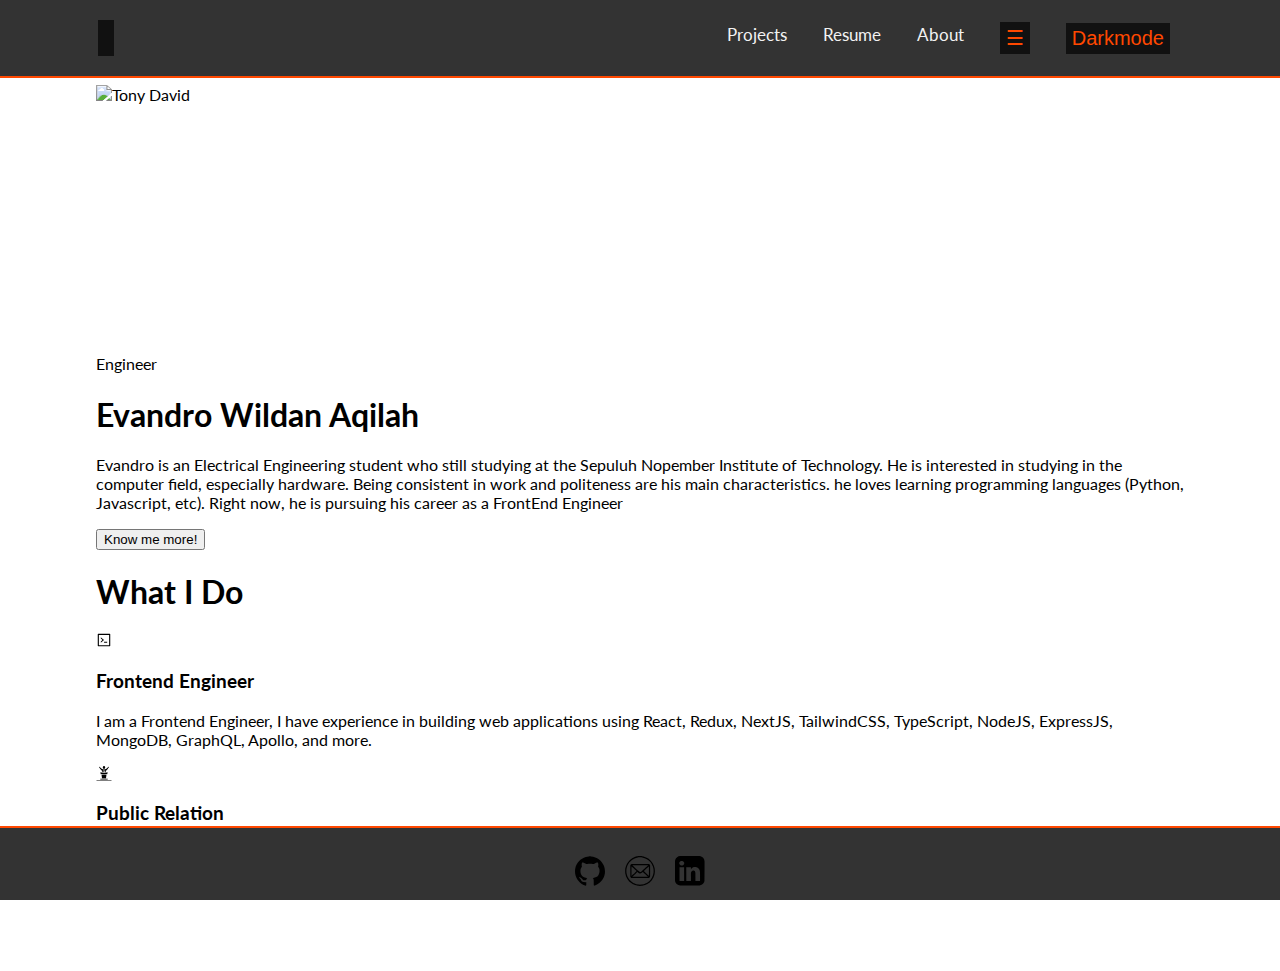
==== about.html @ fbf2dc74 "Added new files" ====
<!doctype html>
<html lang="en">
  <head>
    <meta charset="UTF-8">
    <meta http-equiv="X-UA-Compatible" content="IE=edge">
    <meta name="viewport" content="width=device-width, initial-scale=1.0">
    <title>Home</title>
    <link rel="preconnect" href="https://fonts.googleapis.com">
    <link rel="preconnect" href="https://fonts.gstatic.com" crossorigin>
    <link href="https://fonts.googleapis.com/css2?family=Lato&display=swap" rel="stylesheet">
    <link rel="icon" type="images/ico" href="/images/favicon.ico">
    <link rel="stylesheet" href="style.css" />
    <link rel="stylesheet" href="https://unpkg.com/primeicons/primeicons.css" />
  </head>
  <body>
    <div class="website">
        <nav class="nav-menu">
          <div class="nav-menu_all-item">
                    <a href="index.html"><span class="pi pi-home"></span></a>
            <div class="nav-menu_table">
              <ul class="nav-menu_table_horizontal-list">
                <li><a href="projects.html">Projects</a></li>
                <li><a href="resume.html">Resume</a></li>
                <li><a href="about.html">About</a></li>
              <button class="openbtn" onclick="openNav()">☰</button>
              <button class="openbtn" onclick="darkMode()">Darkmode</button>
              </ul>

              <div id="mySidebar" class="sidebar">
                <a href="javascript:void(0)" class="closebtn" onclick="closeNav()">×</a>
                <li><a href="index.html">Home</a></li>
                <li><a href="projects.html">Projects</a></li>
                <li><a href="resume.html">Resume</a></li>
                <li><a href="about.html">About</a></li>
              </div>
              
              <script>
                function openNav() {
                  document.getElementById("mySidebar").style.width = "250px";
                  document.getElementById("main").style.marginLeft = "250px";
                }
                
                function closeNav() {
                  document.getElementById("mySidebar").style.width = "0";
                  document.getElementById("main").style.marginLeft= "0";
                }
              </script>

              <script>
                function darkMode() {
                  var element = document.body;
                  element.classList.toggle("dark-mode");
                }
              </script>
          </div>
        </nav>
        <main >
          <section class="mb-24 prose-h1:my-16" style="opacity: 1; transform: none;">
            <h1 class="underline leading-relaxed decoration-blue-500 dark:no-underline decoration-8 underline-offset-[10px] undefined"></h1>
            <div class="flex items-center flex-col md:flex-row ">
              <div class="rounded-full p-2 mr-8 flex items-center justify-center shadow-lg">
                <span style="box-sizing: border-box; display: inline-block; overflow: hidden; width: 250px; height: 250px; background: none; opacity: 1; border: 0px; margin: 0px; padding: 0px; position: relative;"><img alt="Tony David" srcset="/_next/image?url=%2Fhomephoto.webp&amp;w=256&amp;q=75 1x, /_next/image?url=%2Fhomephoto.webp&amp;w=640&amp;q=75 2x" src="/_next/image?url=%2Fhomephoto.webp&amp;w=640&amp;q=75" decoding="async" data-nimg="fixed" class="rounded-full" style="position: absolute; inset: 0px; box-sizing: border-box; padding: 0px; border: none; margin: auto; display: block; width: 0px; height: 0px; min-width: 100%; max-width: 100%; min-height: 100%; max-height: 100%;"></span>
              </div>
                
              <div class="prose-h1:mb-4 prose-h1:mt-2">
                <p>Engineer</p>
                <h1>Evandro Wildan Aqilah</h1>
                <p class="xl:w-[40rem]">Evandro is an Electrical Engineering student who still studying at the Sepuluh Nopember Institute of Technology. He is interested in studying in the computer field, especially hardware. Being consistent in work and politeness are his main characteristics. he loves learning programming languages (Python, Javascript, etc). Right now, he is pursuing his career as a FrontEnd Engineer</p>
                <button class="p-button p-component prose dark:prose-invert p-button-outlined p-button-info    dark:!text-white  border-2 dark:!bg-transparent hover:dark:!bg-black/60 hover:dark:!border-white hover:dark:!text-white">
                  <span class="p-button-label p-c">Know me more!</span>
                </button>
              </div>
            </div>
          </section>

          <section class="mb-24 prose-h1:my-16" style="opacity: 1; transform: none;"><h1 class="underline leading-relaxed decoration-blue-500 dark:no-underline decoration-8 underline-offset-[10px] undefined">What I Do</h1><div class="flex flex-wrap sm:justify-center gap-x-16 gap-y-8"><div class="flex flex-col sm:flex-row prose-h3:mt-0"><div class="text-6xl mr-4"><svg stroke="currentColor" fill="currentColor" stroke-width="0" viewBox="0 0 1024 1024" height="1em" width="1em" xmlns="http://www.w3.org/2000/svg"><path d="M516 673c0 4.4 3.4 8 7.5 8h185c4.1 0 7.5-3.6 7.5-8v-48c0-4.4-3.4-8-7.5-8h-185c-4.1 0-7.5 3.6-7.5 8v48zm-194.9 6.1l192-161c3.8-3.2 3.8-9.1 0-12.3l-192-160.9A7.95 7.95 0 0 0 308 351v62.7c0 2.4 1 4.6 2.9 6.1L420.7 512l-109.8 92.2a8.1 8.1 0 0 0-2.9 6.1V673c0 6.8 7.9 10.5 13.1 6.1zM880 112H144c-17.7 0-32 14.3-32 32v736c0 17.7 14.3 32 32 32h736c17.7 0 32-14.3 32-32V144c0-17.7-14.3-32-32-32zm-40 728H184V184h656v656z"></path></svg></div><div><h3>Frontend Engineer</h3><p class="sm:w-[25rem]">I am a Frontend Engineer, I have experience in building web applications using React, Redux, NextJS, TailwindCSS, TypeScript, NodeJS, ExpressJS, MongoDB, GraphQL, Apollo, and more.</p></div></div><div class="flex flex-col sm:flex-row prose-h3:mt-0"><div class="text-6xl mr-4"><svg stroke="currentColor" fill="currentColor" stroke-width="0" viewBox="0 0 512 512" height="1em" width="1em" xmlns="http://www.w3.org/2000/svg"><path d="M256 33c-20.835 0-39 20.24-39 47s18.165 47 39 47 39-20.24 39-47-18.165-47-39-47zM110.258 54.934l-16.99 8.496c14.917 22.147 32.213 47.013 49.76 68.947 19.707 24.634 39.95 45.048 52.997 51.572l4.975 2.488v39.478c27.13 3.608 46.516 4.982 67.875 4.09-.66-.49-1.316-.98-1.95-1.48-4.915-3.88-9.18-8.206-12.5-12.856-5.87-.587-10.577-4.374-13.392-8.65-3.063-4.65-4.57-10.242-4.57-16.262s1.507-11.612 4.57-16.264c3.064-4.65 8.364-8.736 14.967-8.736s11.903 4.085 14.967 8.736c3.063 4.652 4.57 10.244 4.57 16.264s-1.507 11.612-4.57 16.263c-.06.094-.13.185-.192.277 1.92 2.358 4.335 4.758 7.303 7.1 6.283 4.962 14.722 9.46 24.75 12.66 2.65-.324 5.366-.67 8.172-1.04v-39.58l4.975-2.488c13.048-6.525 33.29-26.94 52.998-51.573 17.546-21.934 34.842-46.8 49.76-68.947l-16.99-8.496C355.066 101.422 307.792 145 256 145c-51.792 0-99.067-43.578-145.742-90.066zm29.094 179.93l12.152 60.763c101.057 9.362 107.935 9.362 208.992 0l12.147-60.734c-110.08 17.448-123.22 17.163-233.29-.03zm39.244 81.335l13.35 106.8h128.11l13.348-106.8c-67.76 6.032-87.047 6.032-154.808 0zM137 441v20h238v-20H137zM16 478v18h480v-18H16z"></path></svg></div><div><h3>Public Relation</h3><p class="sm:w-[25rem]">Though i am a frontend engineer, i also have experience in public relations. I usually contributing to my team's social media, and also i am a public relations officer in some of university organizations.</p></div></div></div></section>

        </main>
        <footer class="footer-menu">
            <div class="footer-menu_table">
              <ul class="footer-menu_table_horizontal-list">
                <li><a href="https://github.com/evanwildan" ><img src="images/GitHub.svg" /></a></li>
                <li><a href="https://mail.google.com/mail/?view=cm&fs=1&to=evandrowildan2@gmail.com&su=&body=" ><img src="images/Mail.svg" /></a></li>
                <li><a href="https://www.linkedin.com/in/evandro-wildan-521b951b5" ><img src="images/Linkedin.svg" /></a></li>
              </ul>
            </div>
        </footer>
      </div>
  </body>
</html>
---- style.css ----
body{
  background-color: white;
  color: black;
  margin: 0;
  padding: 0;
  font-family: 'Lato', sans-serif;
}

.dark-mode {
  background-color: black;
  color: white;
}

.website{
  max-width: none!important;
  min-width: 320px!important;
}

.nav-menu{
  background-color: #333;
  padding-top: 0.75rem;
  padding-bottom: 0.75rem;
  border-bottom-style: solid;
  border-bottom-width: 2px;
  border-bottom-color: rgb(255, 72, 0);
  justify-content: space-between;
  align-items: center;
  flex-wrap: wrap;
  min-width: 320px;
  width: 100%;
  display: flex;
  z-index: 50;
  top: 0;
  position: fixed;
}

.nav-menu_all-item {
  padding-right: 0.75rem;
  background-color: #333;
  border-bottom-width: 2px;
  display:flex;
  align-items: center;
  flex-wrap: wrap;
  z-index: 50;
  justify-content: space-between;
  align-items: center;
  max-width: 69rem;
  width: 100%;
  margin-left: auto;
  margin-right: auto;
}

.nav-menu_all-item .pi  {
  font-size: 20px;
  cursor: pointer;
  background-color: #111;
  color: rgb(255, 72, 0);
  padding: 6px 8px;
  border: none;
}
.nav-menu a {
  border-collapse: collapse;
  color: #f2f2f2;
  padding: 14px 16px;
  text-decoration: none;
  font-size: 17px;
  -webkit-tap-highlight-color: rgba(0, 0, 0, 0);
}

.nav-menu_table {
  column-gap: 0.5rem;
  align-items: center;
  display: flex;
  float: right;
  border-collapse: collapse;
}

ul.nav-menu_table_horizontal-list {
  margin-block-start: 0em;
  margin-block-end: 0em;
  margin-inline-start: 0px;
  margin-inline-end: 0px;
  padding-inline-start: 0px;
}

ul.nav-menu_table_horizontal-list li {
  display: inline-block;
  overflow: hidden;
}

ul.nav-menu_table_horizontal-list li a {
  color: #f2f2f2;
  padding: 14px 16px;
  text-decoration: none;
  font-size: 17px;
  -webkit-tap-highlight-color: rgba(0, 0, 0, 0);
}

ul.nav-menu_table_horizontal-list a:active {
  background-color: #333;
  color: rgb(255, 72, 0);

}

ul.nav-menu_table_horizontal-list .openbtn {
  font-size: 20px;
  cursor: pointer;
  background-color: #111;
  color: rgb(255, 72, 0);
  padding: 4px 6px;
  margin: 8px 16px;
  border: none;
  transition: margin-left .5s;
}
  
ul.nav-menu_table_horizontal-list .openbtn:hover {
  background-color: #444;
}

main {
  padding-top: 4rem;
  justify-content: center;
  flex-direction: column;
  display:flex;
  max-width: 68rem;
  margin-left: auto;
  margin-right: auto;
  margin-bottom: 74px;
  width: 91.666667%;
}

.sidebar {
  height: 100%;
  width: 0;
  position: fixed;
  z-index: 51;
  top: 0;
  right: 0;
  background-color: #111;
  overflow-x: hidden;
  transition: 0.5s;
  padding-top: 60px;
}
  
.sidebar a {
  padding: 8px 8px 8px 32px;
  text-decoration: none;
  font-size: 25px;
  color: #818181;
  display: block;
  transition: 0.3s;
}
  
.sidebar a:hover {
  color: rgb(255, 72, 0);
}
  
.sidebar .closebtn {
  position: absolute;
  top: 0;
  right: 25px;
  font-size: 36px;
  margin-left: 50px;
}
  
.main {
  opacity: 1;
  transform: none;
  padding-top: 4rem;
  justify-content: center;
  flex-direction: column;
  max-width: 68rem;
  width: 91.666667%;
  min-height: 100vh;
  display: flex;
  margin-left: auto;
  margin-right: auto;
  position: fixed;
}
  
.footer-menu {
  background-color: #333;
  padding-top: 0.75rem;
  padding-bottom: 0.75rem;
  justify-content: space-between;
  align-items: center;
  flex-wrap: wrap;
  min-width: 320px;
  width: 100%;
  height: 48px;
  display: flex;
  z-index: 50;
  overflow: hidden;
  bottom: 0;
  border-top-style: solid;
  border-top-width: 2px;
  border-top-color: rgb(255, 72, 0);
  position: fixed;
}

.footer-menu_table {
  display: flex;
  margin: 0 auto;
  border-collapse: collapse;
}

ul.footer-menu_table_horizontal-list {
  list-style: none;
  padding: 0px;
  text-decoration: none;
}

ul.footer-menu_table_horizontal-list li {
  display: inline;
}

ul.footer-menu_table_horizontal-list li a {
  -webkit-tap-highlight-color: rgba(0, 0, 0, 0);
}

ul.footer-menu_table_horizontal-list li img {
  width:30px;
  height:30px;
  margin: 0px 8px 0px;
}

/*Music css */

.player{
  height: 95vh;
  display: flex;
  align-items: center;
  flex-direction: column;
  justify-content: center;
}

.wrapper{
  border: 1px solid transparent;
  padding: 30px;
  border-radius: 20px;
  background-color: #ddd;
  box-shadow: rgba(0, 0, 0, 0.3) 0px 19px 38px, rgba(0, 0, 0, 0.22) 0px 15px 12px;
}
  
.details {
  display: flex;
  align-items: center;
  flex-direction: column;
  justify-content: center;
}
  
.track-art {
  margin: 25px;
  height: 250px;
  width: 250px;
  border:2px solid 	#FFFAFA;
  background-size: cover;
  background-position: center;
  border-radius: 50%;
  -moz-box-shadow: 0px 6px 5px black;
  -webkit-box-shadow: 0px 6px 5px black;
  box-shadow: 0px 6px 5px black;
  -moz-border-radius:190px;
  -webkit-border-radius:190px;
  border-radius:190px;
}
  
.now-playing {
  font-size: 1rem;
}
  
.track-name {
  font-size: 2.5rem;
}
  
.track-artist {
  margin-top: 5px;
  font-size: 1.5rem;
}
  
.buttons {
  display: flex;
  flex-direction: row;
  align-items: center;
  margin-bottom: 30px;
}

.active{
  color: black;
}
  
.repeat-track,
.random-track,
.playpause-track,
.prev-track,
.next-track {
  padding: 25px;
  opacity: 0.8;
  transition: opacity .2s;
}
  
.repeat-track:hover,
.random-track:hover,
.playpause-track:hover,
.prev-track:hover,
.next-track:hover {
  opacity: 1.0;
}
  
.slider_container {
  display: flex;
  justify-content: center;
  align-items: center;
}
  
.seek_slider, .volume_slider {
  -webkit-appearance: none;
  -moz-appearance: none;
  appearance: none;
  height: 5px;
  background: #83A9FF;
  -webkit-transition: .2s;
  transition: opacity .2s;
}
  
.seek_slider::-webkit-slider-thumb,
.volume_slider::-webkit-slider-thumb {
  -webkit-appearance: none;
  -moz-appearance: none;
  appearance: none;
  width: 15px;
  height: 15px;
  background: white;
  border: 3px solid #3774FF;
  cursor: grab;
  border-radius: 100%;
  }
  
.seek_slider:hover,
.volume_slider:hover {
  opacity: 1.0;
}
  
.seek_slider {
  width: 60%;
}
  
.volume_slider {
  width: 30%;
}
  
.current-time,
.total-duration {
  padding: 10px;
}
  
i.fa-volume-down,
i.fa-volume-up {
  padding: 10px;
}
  
i,
i.fa-play-circle,
i.fa-pause-circle,
i.fa-step-forward,
i.fa-step-backward,
p {
  cursor: pointer;
}

.randomActive{
  color: black;
}

.rotate {
  animation: rotation 8s infinite linear;
}

@keyframes rotation {
  from {
    transform: rotate(0deg);
 }
  to {
    transform: rotate(359deg);
 }
}

.loader {
  height: 70px;
  display: flex;
  justify-content: center;
  align-items: center;
}

.loader .stroke{
  background: #f1f1f1;
  height: 150%;
  width: 10px;
  border-radius: 50px;
  margin: 0 5px;
  animation: animate 1.4s linear infinite;
}
    
@keyframes animate {
  50% {
    height: 20%;
    background: #4286f4;
  }
  
  100% {
    background: #4286f4;
    height: 100%;
    }
}
.stroke:nth-child(1){
  animation-delay: 0s;
}

.stroke:nth-child(2){
  animation-delay: 0.3s;
}

.stroke:nth-child(3){
  animation-delay: 0.6s;
}

.stroke:nth-child(4){
  animation-delay: 0.9s;
}

.stroke:nth-child(5){
  animation-delay: 0.6s;
}

.stroke:nth-child(6){
  animation-delay: 0.3s;
}

.stroke:nth-child(7){
  animation-delay: 0s;
}

/* On smaller screens, where height is less than 450px, change the style of the sidenav (less padding and a smaller font size) */
  @media screen and (max-height: 450px) {
    .sidebar {padding-top: 15px;}
    .sidebar a {font-size: 18px;}
  }
  
  .sidebar li {
    display: inline-block;
    overflow: hidden;
    padding-right: 14px;
  }

/* For mobile phones: */
[class*="col-"] {
    width: 100%;
}

@media only screen and (max-width: 767px) {
   /* For tablets: */
   .col-s-1 {width: 8.33%;}
   .col-s-2 {width: 16.66%;}
   .col-s-3 {width: 25%;}
   .col-s-4 {width: 33.33%;}
   .col-s-5 {width: 41.66%;}
   .col-s-6 {width: 50%;}
   .col-s-7 {width: 58.33%;}
   .col-s-8 {width: 66.66%;}
   .col-s-9 {width: 75%;}
   .col-s-10 {width: 83.33%;}
   .col-s-11 {width: 91.66%;}
   .col-s-12 {width: 100%;}


ul.nav-menu_table_horizontal-list li a {
  display:none;
}

ul.nav-menu_table_horizontal-list a:active {
  display:none;

}

}

@media only screen and (min-width: 768px) {
    /* For desktop: */
    .col-1 {width: 8.33%;}
    .col-2 {width: 16.66%;}
    .col-3 {width: 25%;}
    .col-4 {width: 33.33%;}
    .col-5 {width: 41.66%;}
    .col-6 {width: 50%;}
    .col-7 {width: 58.33%;}
    .col-8 {width: 66.66%;}
    .col-9 {width: 75%;}
    .col-10 {width: 83.33%;}
    .col-11 {width: 91.66%;}
    .col-12 {width: 100%;}

    ul.nav-menu_table_horizontal-list .openbtn .openNav {
      display:none;
    }
  }
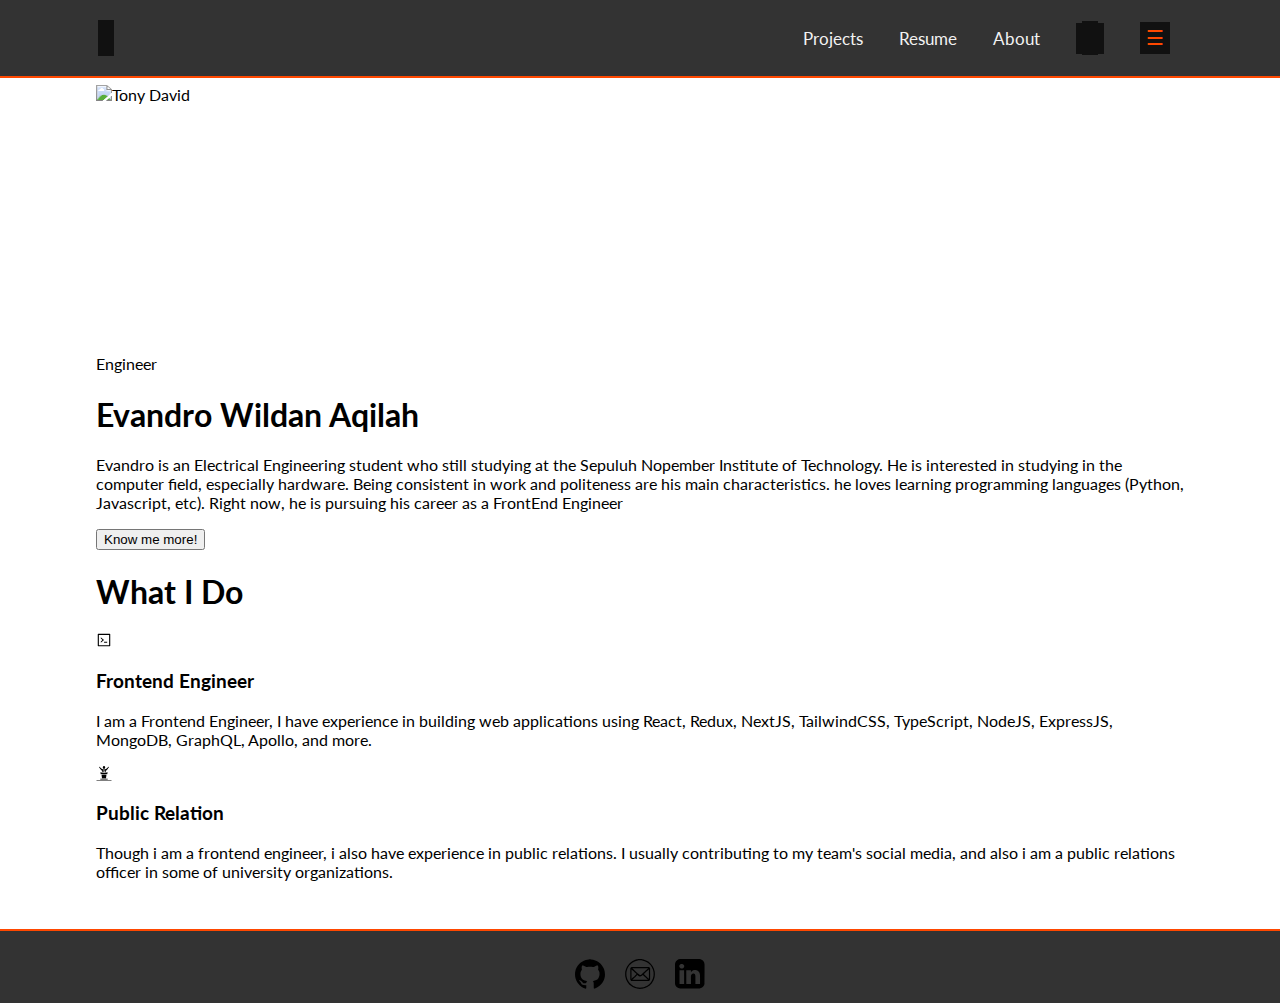
==== commit 4485e5de: "Added new files" ====
--- a/about.html
+++ b/about.html
@@ -22,8 +22,10 @@
                 <li><a href="projects.html">Projects</a></li>
                 <li><a href="resume.html">Resume</a></li>
                 <li><a href="about.html">About</a></li>
+              <button class="openbtn" onclick="darkMode()">
+                <i class="pi pi-sun"></i>
+              </button>
               <button class="openbtn" onclick="openNav()">☰</button>
-              <button class="openbtn" onclick="darkMode()">Darkmode</button>
               </ul>
 
               <div id="mySidebar" class="sidebar">
@@ -33,7 +35,7 @@
                 <li><a href="resume.html">Resume</a></li>
                 <li><a href="about.html">About</a></li>
               </div>
-              
+
               <script>
                 function openNav() {
                   document.getElementById("mySidebar").style.width = "250px";
@@ -51,6 +53,8 @@
                   var element = document.body;
                   element.classList.toggle("dark-mode");
                 }
+            
+            
               </script>
           </div>
         </nav>
--- a/style.css
+++ b/style.css
@@ -1,9 +1,15 @@
+html{
+  height:100%;
+}
 body{
   background-color: white;
   color: black;
   margin: 0;
-  padding: 0;
+  padding-bottom: 2rem;
   font-family: 'Lato', sans-serif;
+  position: relative;
+  min-height: 100%;
+  overflow-y: scroll;
 }
 
 .dark-mode {
@@ -15,6 +21,8 @@
   max-width: none!important;
   min-width: 320px!important;
 }
+
+
 
 .nav-menu{
   background-color: #333;
@@ -85,7 +93,7 @@
 
 ul.nav-menu_table_horizontal-list li {
   display: inline-block;
-  overflow: hidden;
+  
 }
 
 ul.nav-menu_table_horizontal-list li a {
@@ -195,7 +203,10 @@
   border-top-style: solid;
   border-top-width: 2px;
   border-top-color: rgb(255, 72, 0);
-  position: fixed;
+  position: absolute;
+  right:0;
+  left:0;
+  bottom:0;
 }
 
 .footer-menu_table {
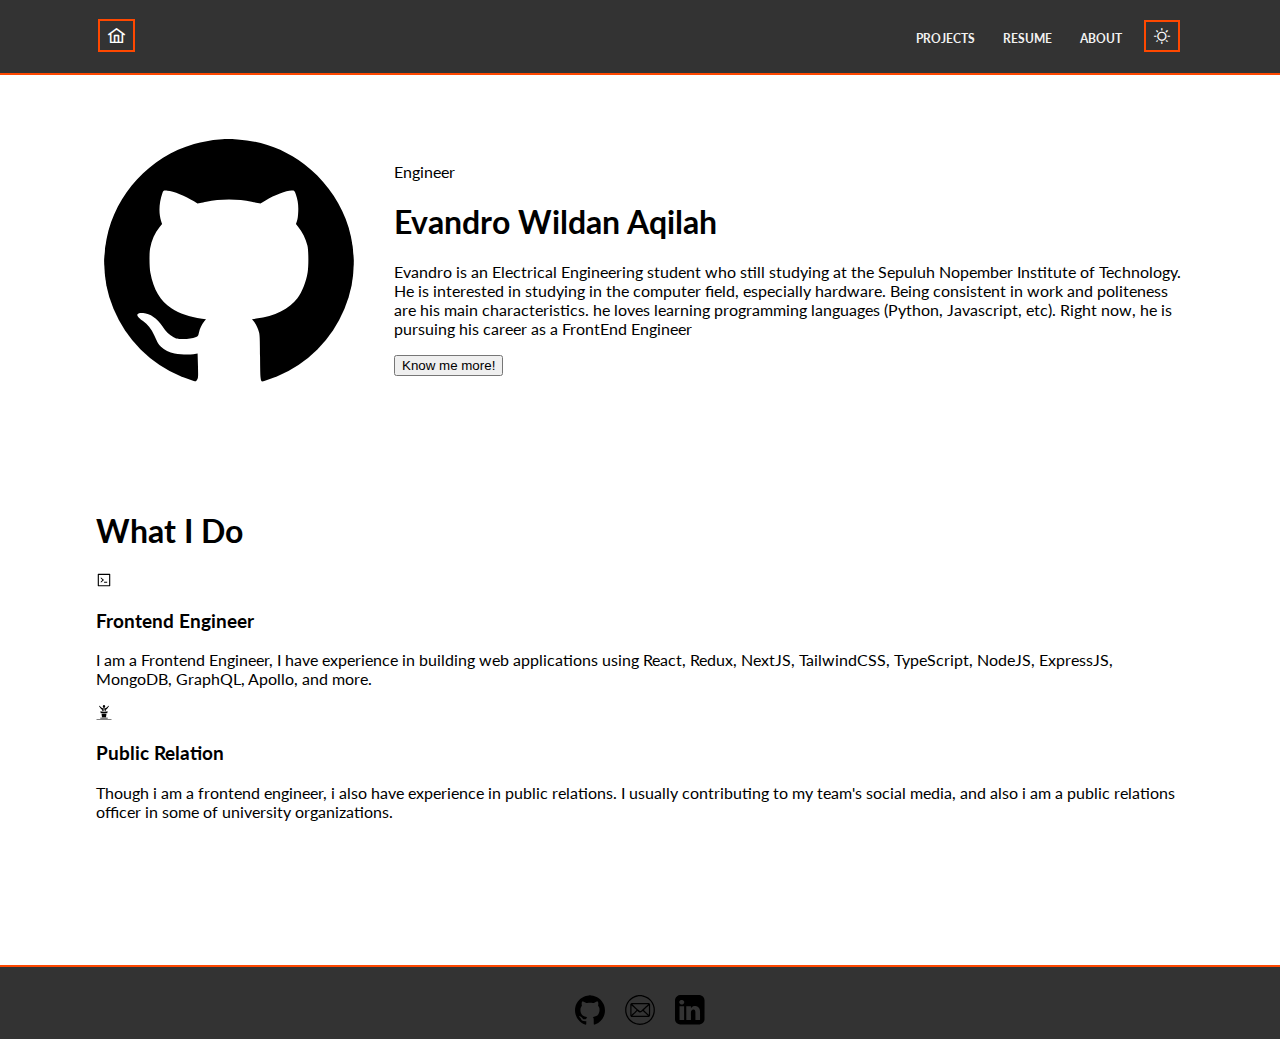
==== commit dc3aed43: "Added new files" ====
--- a/about.html
+++ b/about.html
@@ -10,22 +10,23 @@
     <link href="https://fonts.googleapis.com/css2?family=Lato&display=swap" rel="stylesheet">
     <link rel="icon" type="images/ico" href="/images/favicon.ico">
     <link rel="stylesheet" href="style.css" />
-    <link rel="stylesheet" href="https://unpkg.com/primeicons/primeicons.css" />
   </head>
-  <body>
+  <body style="background-color: white; color: black;">
     <div class="website">
         <nav class="nav-menu">
           <div class="nav-menu_all-item">
                     <a href="index.html"><span class="pi pi-home"></span></a>
             <div class="nav-menu_table">
               <ul class="nav-menu_table_horizontal-list">
-                <li><a href="projects.html">Projects</a></li>
-                <li><a href="resume.html">Resume</a></li>
-                <li><a href="about.html">About</a></li>
-              <button class="openbtn" onclick="darkMode()">
-                <i class="pi pi-sun"></i>
+                <li><a href="projects.html">PROJECTS</a></li>
+                <li><a href="resume.html">RESUME</a></li>
+                <li><a href="about.html">ABOUT</a></li>
+              <button class="icon-btn">
+                <span class="pi pi-sun"></span>
               </button>
-              <button class="openbtn" onclick="openNav()">☰</button>
+              <button class="openbtn2" onclick="openNav()">
+                <span class="pi pi-bars"></span>
+              </button>
               </ul>
 
               <div id="mySidebar" class="sidebar">
@@ -39,34 +40,79 @@
               <script>
                 function openNav() {
                   document.getElementById("mySidebar").style.width = "250px";
-                  document.getElementById("main").style.marginLeft = "250px";
+                  document.getElementById("mySidebar").style.marginLeft = "250px";
                 }
                 
                 function closeNav() {
                   document.getElementById("mySidebar").style.width = "0";
-                  document.getElementById("main").style.marginLeft= "0";
+                  document.getElementById("mySidebar").style.marginLeft= "0";
                 }
+              </script>
+              
+              <script>
+                function setTheme() {
+                  const isDarkMode = localStorage.getItem('isDarkMode') === 'true';
+                  const body = document.querySelector('body');
+                  if (isDarkMode) {
+                    body.classList.add('dark');
+                    body.style.backgroundColor = 'black';
+                    body.style.color = 'white';
+                  } else {
+                    body.classList.remove('dark');
+                    body.style.backgroundColor = 'white';
+                    body.style.color = 'black';
+                  }
+                }
+            
+                function toggleTheme() {
+                  const body = document.querySelector('body');
+                  const isDarkMode = body.classList.contains('dark');
+                  body.classList.toggle('dark');
+                  if (isDarkMode) {
+                    body.style.backgroundColor = 'white';
+                    body.style.color = 'black';
+                    localStorage.setItem('isDarkMode', false);
+                  } else {
+                    body.style.backgroundColor = 'black';
+                    body.style.color = 'white';
+                    localStorage.setItem('isDarkMode', true);
+                  }
+                }
+            
+                window.addEventListener('load', setTheme);
+                const toggleButton = document.querySelector('.icon-btn');
+                toggleButton.addEventListener('click', toggleTheme);
               </script>
 
               <script>
-                function darkMode() {
-                  var element = document.body;
-                  element.classList.toggle("dark-mode");
+              const iconBtn = document.querySelector('.icon-btn');
+
+              iconBtn.addEventListener('click', () => {
+                const icon = iconBtn.querySelector('.pi');
+                if (icon.classList.contains('pi-sun')) {
+                  icon.classList.remove('pi-sun');
+                  icon.classList.add('pi-moon');
+                } else {
+                  icon.classList.remove('pi-moon');
+                  icon.classList.add('pi-sun');
                 }
-            
-            
+              });
               </script>
+              
+            </div>
           </div>
         </nav>
         <main >
-          <section class="mb-24 prose-h1:my-16" style="opacity: 1; transform: none;">
-            <h1 class="underline leading-relaxed decoration-blue-500 dark:no-underline decoration-8 underline-offset-[10px] undefined"></h1>
-            <div class="flex items-center flex-col md:flex-row ">
-              <div class="rounded-full p-2 mr-8 flex items-center justify-center shadow-lg">
-                <span style="box-sizing: border-box; display: inline-block; overflow: hidden; width: 250px; height: 250px; background: none; opacity: 1; border: 0px; margin: 0px; padding: 0px; position: relative;"><img alt="Tony David" srcset="/_next/image?url=%2Fhomephoto.webp&amp;w=256&amp;q=75 1x, /_next/image?url=%2Fhomephoto.webp&amp;w=640&amp;q=75 2x" src="/_next/image?url=%2Fhomephoto.webp&amp;w=640&amp;q=75" decoding="async" data-nimg="fixed" class="rounded-full" style="position: absolute; inset: 0px; box-sizing: border-box; padding: 0px; border: none; margin: auto; display: block; width: 0px; height: 0px; min-width: 100%; max-width: 100%; min-height: 100%; max-height: 100%;"></span>
+          <section class="section-one">
+            <h1 class="section-one-header"></h1>
+            <div class="section-one-profile-box">
+              <div class="section-one-profile-photo-box">
+                <span class="section-one-profile-photo">
+                  <img alt="Evandro Wildan" src="images/GitHub.svg" >
+                </span>
               </div>
                 
-              <div class="prose-h1:mb-4 prose-h1:mt-2">
+              <div class="section-one-profile-desc">
                 <p>Engineer</p>
                 <h1>Evandro Wildan Aqilah</h1>
                 <p class="xl:w-[40rem]">Evandro is an Electrical Engineering student who still studying at the Sepuluh Nopember Institute of Technology. He is interested in studying in the computer field, especially hardware. Being consistent in work and politeness are his main characteristics. he loves learning programming languages (Python, Javascript, etc). Right now, he is pursuing his career as a FrontEnd Engineer</p>
--- a/style.css
+++ b/style.css
@@ -1,9 +1,16 @@
 html{
   height:100%;
 }
+
+@font-face {
+  font-family: 'PrimeIcons';
+  src: url('icons/primeicons.ttf') format('truetype'),
+       url('icons/primeicons.woff') format('woff');
+  font-weight: normal;
+  font-style: normal;
+}
+
 body{
-  background-color: white;
-  color: black;
   margin: 0;
   padding-bottom: 2rem;
   font-family: 'Lato', sans-serif;
@@ -12,7 +19,7 @@
   overflow-y: scroll;
 }
 
-.dark-mode {
+body.dark {
   background-color: black;
   color: white;
 }
@@ -21,7 +28,6 @@
   max-width: none!important;
   min-width: 320px!important;
 }
-
 
 
 .nav-menu{
@@ -45,7 +51,6 @@
 .nav-menu_all-item {
   padding-right: 0.75rem;
   background-color: #333;
-  border-bottom-width: 2px;
   display:flex;
   align-items: center;
   flex-wrap: wrap;
@@ -58,14 +63,7 @@
   margin-right: auto;
 }
 
-.nav-menu_all-item .pi  {
-  font-size: 20px;
-  cursor: pointer;
-  background-color: #111;
-  color: rgb(255, 72, 0);
-  padding: 6px 8px;
-  border: none;
-}
+
 .nav-menu a {
   border-collapse: collapse;
   color: #f2f2f2;
@@ -75,6 +73,34 @@
   -webkit-tap-highlight-color: rgba(0, 0, 0, 0);
 }
 
+.nav-menu_all-item .pi {
+  font-family: 'PrimeIcons';
+  font-size: 1em;
+  cursor: pointer;
+  background-color:transparent;
+  color: white;
+  padding: 6px 8px;
+  border-style: solid;
+  border-width: 2px;
+  border-color: rgb(255, 72, 0);
+}
+
+.pi-home:before {
+  content: "\e925";
+}
+
+.pi-sun:before {
+  content: "\e9c8";
+}
+
+.pi-moon:before {
+  content: "\e9c7";
+}
+
+.pi-bars:before {
+  content: "\e91d";
+}
+
 .nav-menu_table {
   column-gap: 0.5rem;
   align-items: center;
@@ -86,21 +112,19 @@
 ul.nav-menu_table_horizontal-list {
   margin-block-start: 0em;
   margin-block-end: 0em;
-  margin-inline-start: 0px;
-  margin-inline-end: 0px;
   padding-inline-start: 0px;
 }
 
 ul.nav-menu_table_horizontal-list li {
   display: inline-block;
-  
 }
 
 ul.nav-menu_table_horizontal-list li a {
+  font-size: 0.75rem;
+  font-weight: 700;
   color: #f2f2f2;
-  padding: 14px 16px;
+  padding: 8px 12px;
   text-decoration: none;
-  font-size: 17px;
   -webkit-tap-highlight-color: rgba(0, 0, 0, 0);
 }
 
@@ -110,20 +134,28 @@
 
 }
 
-ul.nav-menu_table_horizontal-list .openbtn {
-  font-size: 20px;
-  cursor: pointer;
-  background-color: #111;
-  color: rgb(255, 72, 0);
+ul.nav-menu_table_horizontal-list .icon-btn {
+  background: none;
+	color: inherit;
+	border: none;
+  width: 3rem;
+  padding: 0.75em 0;
+	font: inherit;
+	cursor: pointer;
+	outline: inherit;
+}
+
+ul.nav-menu_table_horizontal-list .openbtn2 {
+  background: none;
+	color: inherit;
+	border: none;
   padding: 4px 6px;
   margin: 8px 16px;
-  border: none;
-  transition: margin-left .5s;
-}
-  
-ul.nav-menu_table_horizontal-list .openbtn:hover {
-  background-color: #444;
-}
+	font: inherit;
+	cursor: pointer;
+	outline: inherit;
+}
+  
 
 main {
   padding-top: 4rem;
@@ -137,11 +169,90 @@
   width: 91.666667%;
 }
 
+section {
+  opacity: 1;
+  transform: none;
+  margin-bottom: 6rem;
+ }
+
+.section-one-header {
+  margin-top: 4rem;
+  margin-bottom: 4rem;
+  text-underline-offset: 10px;
+  text-decoration-line: underline;
+  text-decoration-color: #3b82f6;
+  text-decoration-style:solid;
+  -webkit-text-decoration-color: #3b82f6;
+  text-decoration-color: #3b82f6;
+  -webkit-text-decoration-line: underline;
+  line-height: 1.625;
+ }
+
+.section-one-profile-box {
+  flex-direction: row;
+  align-items: center;
+  display: flex;
+}
+
+.section-one-profile-photo-box {
+  padding: 0.5rem;
+  border-radius: 9999px;
+  justify-content: center;
+  align-items: center;
+  display: flex;
+  margin-right: 2rem;
+}
+
+.section-one-profile-photo {
+  box-sizing: border-box;
+  display: inline-block;
+  overflow: hidden;
+  width: 250px;
+  height: 250px;
+  background: none;
+  opacity: 1;
+  border: 0px;
+  margin: 0px;
+  padding: 0px;
+}
+
+.section-one-profile-photo img{
+  inset: 0px;
+  box-sizing: border-box;
+  padding: 0px;
+  border: none;
+  margin: auto;
+  display: block;
+  width: 0px;
+  height: 0px;
+  min-width: 100%;
+  max-width: 100%;
+  min-height: 100%;
+  max-height: 100%;
+  border-radius: 9999px;
+}
+
+.section-one-profile-photo desc{
+  inset: 0px;
+  box-sizing: border-box;
+  padding: 0px;
+  border: none;
+  margin: auto;
+  display: block;
+  width: 0px;
+  height: 0px;
+  min-width: 100%;
+  max-width: 100%;
+  min-height: 100%;
+  max-height: 100%;
+  border-radius: 9999px;
+}
+
 .sidebar {
   height: 100%;
   width: 0;
   position: fixed;
-  z-index: 51;
+  z-index: 50;
   top: 0;
   right: 0;
   background-color: #111;
@@ -197,7 +308,7 @@
   width: 100%;
   height: 48px;
   display: flex;
-  z-index: 50;
+  z-index: 10;
   overflow: hidden;
   bottom: 0;
   border-top-style: solid;
@@ -493,6 +604,9 @@
 
 }
 
+.section-one-profile-box {
+  flex-direction: column;
+}
 }
 
 @media only screen and (min-width: 768px) {
@@ -513,6 +627,11 @@
     ul.nav-menu_table_horizontal-list .openbtn .openNav {
       display:none;
     }
+
+    ul.nav-menu_table_horizontal-list .openbtn2 {
+      display:none;
+    }
+      
   }
 
 
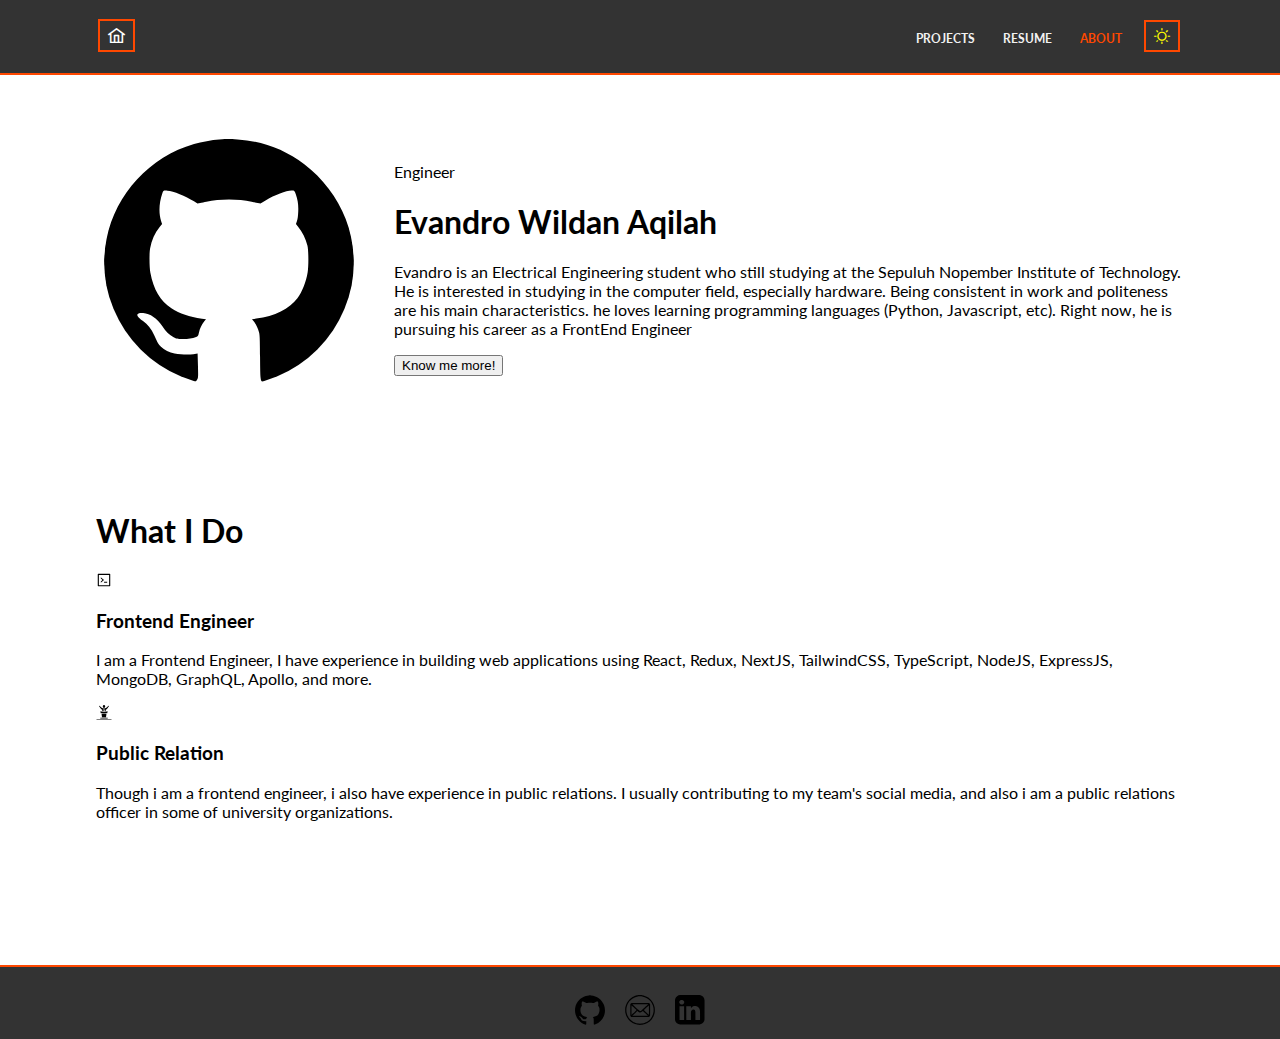
==== commit fc60b75e: "Added new files" ====
--- a/about.html
+++ b/about.html
@@ -51,54 +51,82 @@
               
               <script>
                 function setTheme() {
-                  const isDarkMode = localStorage.getItem('isDarkMode') === 'true';
-                  const body = document.querySelector('body');
-                  if (isDarkMode) {
-                    body.classList.add('dark');
-                    body.style.backgroundColor = 'black';
-                    body.style.color = 'white';
-                  } else {
-                    body.classList.remove('dark');
-                    body.style.backgroundColor = 'white';
-                    body.style.color = 'black';
-                  }
+                const isDarkMode = localStorage.getItem('isDarkMode') === 'true';
+                const body = document.querySelector('body');
+                const icon = document.querySelector('.icon-btn .pi');
+                if (isDarkMode) {
+                  body.classList.add('dark');
+                  body.style.backgroundColor = 'black';
+                  body.style.color = 'white';
+                  icon.classList.remove('pi-sun');
+                  icon.classList.add('pi-moon');
+                } else {
+                  body.classList.remove('dark');
+                  body.style.backgroundColor = 'white';
+                  body.style.color = 'black';
+                  icon.classList.remove('pi-moon');
+                  icon.classList.add('pi-sun');
                 }
-            
-                function toggleTheme() {
-                  const body = document.querySelector('body');
-                  const isDarkMode = body.classList.contains('dark');
-                  body.classList.toggle('dark');
-                  if (isDarkMode) {
-                    body.style.backgroundColor = 'white';
-                    body.style.color = 'black';
-                    localStorage.setItem('isDarkMode', false);
-                  } else {
-                    body.style.backgroundColor = 'black';
-                    body.style.color = 'white';
-                    localStorage.setItem('isDarkMode', true);
-                  }
+              }
+
+              function toggleTheme() {
+                const body = document.querySelector('body');
+                const icon = document.querySelector('.icon-btn .pi');
+                const isDarkMode = body.classList.contains('dark');
+                body.classList.toggle('dark');
+                if (isDarkMode) {
+                  body.style.backgroundColor = 'white';
+                  body.style.color = 'black';
+                  icon.classList.remove('pi-moon');
+                  icon.classList.add('pi-sun');
+                  localStorage.setItem('isDarkMode', false);
+                } else {
+                  body.style.backgroundColor = 'black';
+                  body.style.color = 'white';
+                  icon.classList.remove('pi-sun');
+                  icon.classList.add('pi-moon');
+                  localStorage.setItem('isDarkMode', true);
                 }
-            
-                window.addEventListener('load', setTheme);
-                const toggleButton = document.querySelector('.icon-btn');
-                toggleButton.addEventListener('click', toggleTheme);
+              }
+
+              window.addEventListener('load', setTheme);
+
+              const toggleButton = document.querySelector('.icon-btn');
+              toggleButton.addEventListener('click', toggleTheme);
               </script>
 
               <script>
-              const iconBtn = document.querySelector('.icon-btn');
-
-              iconBtn.addEventListener('click', () => {
-                const icon = iconBtn.querySelector('.pi');
-                if (icon.classList.contains('pi-sun')) {
+              const icon = document.querySelector('.icon-btn .pi');
+              icon.addEventListener('click', () => {
+                const isDarkMode = localStorage.getItem('isDarkMode') === 'true';
+                if (isDarkMode) {
+                  icon.classList.remove('pi-moon');
+                  icon.classList.add('pi-sun');
+                } else {
                   icon.classList.remove('pi-sun');
                   icon.classList.add('pi-moon');
-                } else {
-                  icon.classList.remove('pi-moon');
-                  icon.classList.add('pi-sun');
                 }
               });
               </script>
-              
+
+              <script>
+              var currentUrl = window.location.href;
+              var links = document.querySelectorAll('.nav-menu_table_horizontal-list li a');
+              for (var i = 0; i < links.length; i++) {
+                if (links[i].href === currentUrl) {
+                  links[i].classList.add('active');
+                  break;
+                }
+              }
+
+              var links = document.getElementsByTagName('a');
+              for (var i = 0; i < links.length; i++) {
+                links[i].addEventListener('click', function() {
+                  document.querySelector('a.active').classList.remove('active');
+                  this.classList.add('active');
+                });
+              }
+              </script>
             </div>
           </div>
         </nav>
--- a/style.css
+++ b/style.css
@@ -17,6 +17,7 @@
   position: relative;
   min-height: 100%;
   overflow-y: scroll;
+  transition: background-color 0.5s ease;
 }
 
 body.dark {
@@ -91,14 +92,20 @@
 
 .pi-sun:before {
   content: "\e9c8";
+  color: yellow;
 }
 
 .pi-moon:before {
   content: "\e9c7";
+  color: magenta;
 }
 
 .pi-bars:before {
   content: "\e91d";
+}
+
+.toggle-icon span {
+  transition: color 0.5s ease;
 }
 
 .nav-menu_table {
@@ -128,11 +135,10 @@
   -webkit-tap-highlight-color: rgba(0, 0, 0, 0);
 }
 
-ul.nav-menu_table_horizontal-list a:active {
-  background-color: #333;
+ul.nav-menu_table_horizontal-list li a.active {
   color: rgb(255, 72, 0);
-
-}
+}
+
 
 ul.nav-menu_table_horizontal-list .icon-btn {
   background: none;
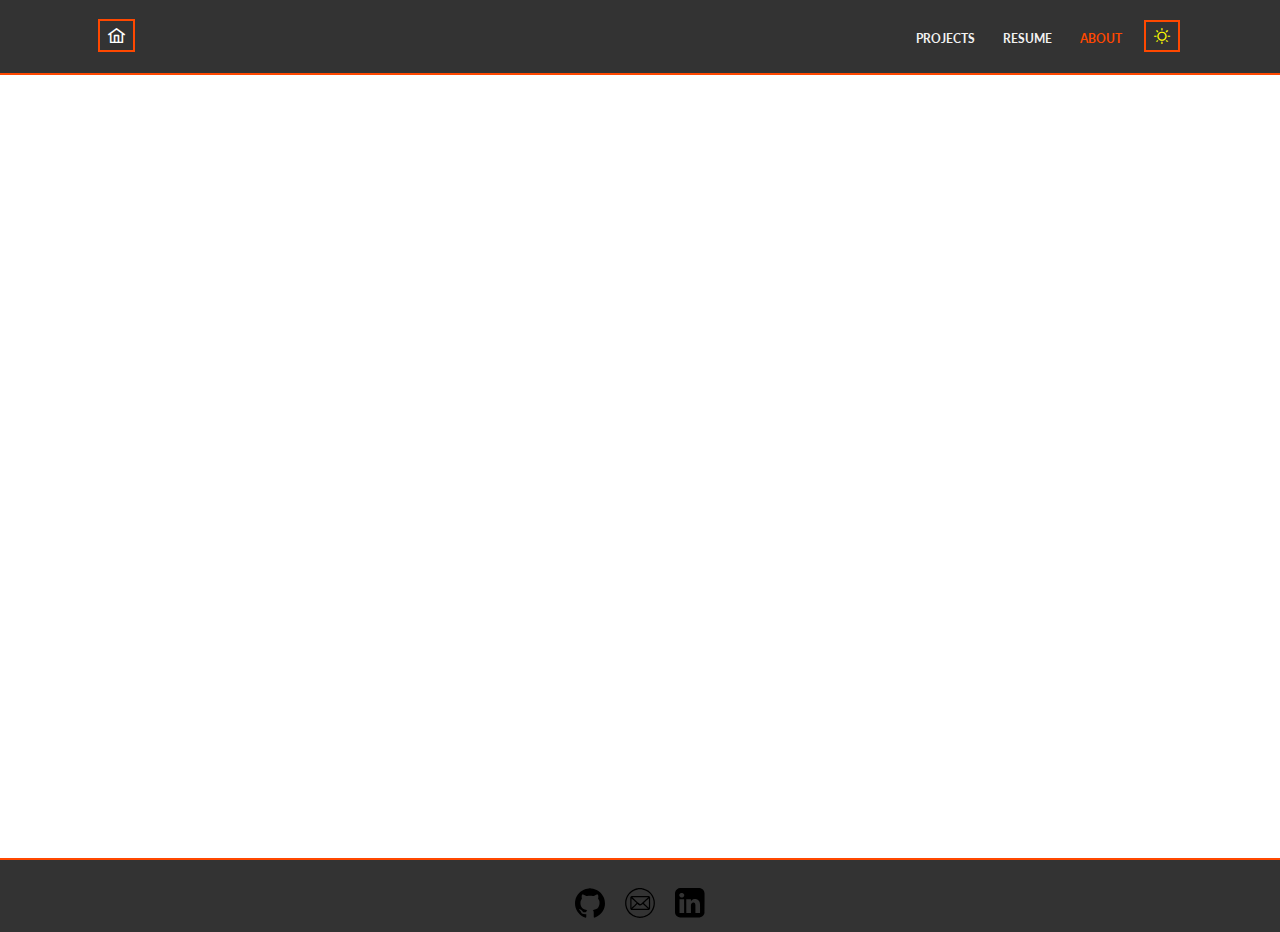
==== commit cce4dc13: "Added new files" ====
--- a/about.html
+++ b/about.html
@@ -11,7 +11,7 @@
     <link rel="icon" type="images/ico" href="/images/favicon.ico">
     <link rel="stylesheet" href="style.css" />
   </head>
-  <body style="background-color: white; color: black;">
+  <body>
     <div class="website">
         <nav class="nav-menu">
           <div class="nav-menu_all-item">
@@ -29,23 +29,23 @@
               </button>
               </ul>
 
-              <div id="mySidebar" class="sidebar">
+              <div class="sidebar">
                 <a href="javascript:void(0)" class="closebtn" onclick="closeNav()">×</a>
                 <li><a href="index.html">Home</a></li>
                 <li><a href="projects.html">Projects</a></li>
                 <li><a href="resume.html">Resume</a></li>
                 <li><a href="about.html">About</a></li>
               </div>
-
+              
               <script>
                 function openNav() {
-                  document.getElementById("mySidebar").style.width = "250px";
-                  document.getElementById("mySidebar").style.marginLeft = "250px";
+                  document.querySelector(".sidebar").style.width = "250px";
+                  document.querySelector(".sidebar").style.marginLeft = "250px";
                 }
-                
+              
                 function closeNav() {
-                  document.getElementById("mySidebar").style.width = "0";
-                  document.getElementById("mySidebar").style.marginLeft= "0";
+                  document.querySelector(".sidebar").style.width = "0";
+                  document.querySelector(".sidebar").style.marginLeft = "0";
                 }
               </script>
               
@@ -56,14 +56,10 @@
                 const icon = document.querySelector('.icon-btn .pi');
                 if (isDarkMode) {
                   body.classList.add('dark');
-                  body.style.backgroundColor = 'black';
-                  body.style.color = 'white';
                   icon.classList.remove('pi-sun');
                   icon.classList.add('pi-moon');
                 } else {
                   body.classList.remove('dark');
-                  body.style.backgroundColor = 'white';
-                  body.style.color = 'black';
                   icon.classList.remove('pi-moon');
                   icon.classList.add('pi-sun');
                 }
@@ -75,16 +71,8 @@
                 const isDarkMode = body.classList.contains('dark');
                 body.classList.toggle('dark');
                 if (isDarkMode) {
-                  body.style.backgroundColor = 'white';
-                  body.style.color = 'black';
-                  icon.classList.remove('pi-moon');
-                  icon.classList.add('pi-sun');
                   localStorage.setItem('isDarkMode', false);
                 } else {
-                  body.style.backgroundColor = 'black';
-                  body.style.color = 'white';
-                  icon.classList.remove('pi-sun');
-                  icon.classList.add('pi-moon');
                   localStorage.setItem('isDarkMode', true);
                 }
               }
@@ -110,6 +98,24 @@
               </script>
 
               <script>
+                var currentUrl = window.location.href;
+                var links = document.querySelectorAll('.nav-menu_all-item a');
+                for (var i = 0; i < links.length; i++) {
+                  if (links[i].href === currentUrl) {
+                    links[i].classList.add('active');
+                    break;
+                  }
+                }
+
+                var currentUrl = window.location.href;
+                var links = document.querySelectorAll('.sidebar a');
+                for (var i = 0; i < links.length; i++) {
+                  if (links[i].href === currentUrl) {
+                    links[i].classList.add('active');
+                    break;
+                  }
+                }
+
               var currentUrl = window.location.href;
               var links = document.querySelectorAll('.nav-menu_table_horizontal-list li a');
               for (var i = 0; i < links.length; i++) {
@@ -119,7 +125,7 @@
                 }
               }
 
-              var links = document.getElementsByTagName('a');
+              var links = document.getElementsByTagName('.nav-menu_all-item a:not(.home-icon)');
               for (var i = 0; i < links.length; i++) {
                 links[i].addEventListener('click', function() {
                   document.querySelector('a.active').classList.remove('active');
@@ -131,28 +137,6 @@
           </div>
         </nav>
         <main >
-          <section class="section-one">
-            <h1 class="section-one-header"></h1>
-            <div class="section-one-profile-box">
-              <div class="section-one-profile-photo-box">
-                <span class="section-one-profile-photo">
-                  <img alt="Evandro Wildan" src="images/GitHub.svg" >
-                </span>
-              </div>
-                
-              <div class="section-one-profile-desc">
-                <p>Engineer</p>
-                <h1>Evandro Wildan Aqilah</h1>
-                <p class="xl:w-[40rem]">Evandro is an Electrical Engineering student who still studying at the Sepuluh Nopember Institute of Technology. He is interested in studying in the computer field, especially hardware. Being consistent in work and politeness are his main characteristics. he loves learning programming languages (Python, Javascript, etc). Right now, he is pursuing his career as a FrontEnd Engineer</p>
-                <button class="p-button p-component prose dark:prose-invert p-button-outlined p-button-info    dark:!text-white  border-2 dark:!bg-transparent hover:dark:!bg-black/60 hover:dark:!border-white hover:dark:!text-white">
-                  <span class="p-button-label p-c">Know me more!</span>
-                </button>
-              </div>
-            </div>
-          </section>
-
-          <section class="mb-24 prose-h1:my-16" style="opacity: 1; transform: none;"><h1 class="underline leading-relaxed decoration-blue-500 dark:no-underline decoration-8 underline-offset-[10px] undefined">What I Do</h1><div class="flex flex-wrap sm:justify-center gap-x-16 gap-y-8"><div class="flex flex-col sm:flex-row prose-h3:mt-0"><div class="text-6xl mr-4"><svg stroke="currentColor" fill="currentColor" stroke-width="0" viewBox="0 0 1024 1024" height="1em" width="1em" xmlns="http://www.w3.org/2000/svg"><path d="M516 673c0 4.4 3.4 8 7.5 8h185c4.1 0 7.5-3.6 7.5-8v-48c0-4.4-3.4-8-7.5-8h-185c-4.1 0-7.5 3.6-7.5 8v48zm-194.9 6.1l192-161c3.8-3.2 3.8-9.1 0-12.3l-192-160.9A7.95 7.95 0 0 0 308 351v62.7c0 2.4 1 4.6 2.9 6.1L420.7 512l-109.8 92.2a8.1 8.1 0 0 0-2.9 6.1V673c0 6.8 7.9 10.5 13.1 6.1zM880 112H144c-17.7 0-32 14.3-32 32v736c0 17.7 14.3 32 32 32h736c17.7 0 32-14.3 32-32V144c0-17.7-14.3-32-32-32zm-40 728H184V184h656v656z"></path></svg></div><div><h3>Frontend Engineer</h3><p class="sm:w-[25rem]">I am a Frontend Engineer, I have experience in building web applications using React, Redux, NextJS, TailwindCSS, TypeScript, NodeJS, ExpressJS, MongoDB, GraphQL, Apollo, and more.</p></div></div><div class="flex flex-col sm:flex-row prose-h3:mt-0"><div class="text-6xl mr-4"><svg stroke="currentColor" fill="currentColor" stroke-width="0" viewBox="0 0 512 512" height="1em" width="1em" xmlns="http://www.w3.org/2000/svg"><path d="M256 33c-20.835 0-39 20.24-39 47s18.165 47 39 47 39-20.24 39-47-18.165-47-39-47zM110.258 54.934l-16.99 8.496c14.917 22.147 32.213 47.013 49.76 68.947 19.707 24.634 39.95 45.048 52.997 51.572l4.975 2.488v39.478c27.13 3.608 46.516 4.982 67.875 4.09-.66-.49-1.316-.98-1.95-1.48-4.915-3.88-9.18-8.206-12.5-12.856-5.87-.587-10.577-4.374-13.392-8.65-3.063-4.65-4.57-10.242-4.57-16.262s1.507-11.612 4.57-16.264c3.064-4.65 8.364-8.736 14.967-8.736s11.903 4.085 14.967 8.736c3.063 4.652 4.57 10.244 4.57 16.264s-1.507 11.612-4.57 16.263c-.06.094-.13.185-.192.277 1.92 2.358 4.335 4.758 7.303 7.1 6.283 4.962 14.722 9.46 24.75 12.66 2.65-.324 5.366-.67 8.172-1.04v-39.58l4.975-2.488c13.048-6.525 33.29-26.94 52.998-51.573 17.546-21.934 34.842-46.8 49.76-68.947l-16.99-8.496C355.066 101.422 307.792 145 256 145c-51.792 0-99.067-43.578-145.742-90.066zm29.094 179.93l12.152 60.763c101.057 9.362 107.935 9.362 208.992 0l12.147-60.734c-110.08 17.448-123.22 17.163-233.29-.03zm39.244 81.335l13.35 106.8h128.11l13.348-106.8c-67.76 6.032-87.047 6.032-154.808 0zM137 441v20h238v-20H137zM16 478v18h480v-18H16z"></path></svg></div><div><h3>Public Relation</h3><p class="sm:w-[25rem]">Though i am a frontend engineer, i also have experience in public relations. I usually contributing to my team's social media, and also i am a public relations officer in some of university organizations.</p></div></div></div></section>
-
         </main>
         <footer class="footer-menu">
             <div class="footer-menu_table">
--- a/style.css
+++ b/style.css
@@ -17,7 +17,8 @@
   position: relative;
   min-height: 100%;
   overflow-y: scroll;
-  transition: background-color 0.5s ease;
+  background-color: white;
+  color: black;
 }
 
 body.dark {
@@ -86,6 +87,11 @@
   border-color: rgb(255, 72, 0);
 }
 
+.nav-menu_all-item a.active .pi-home:before {
+  color: rgb(255, 72, 0); 
+}
+
+
 .pi-home:before {
   content: "\e925";
 }
@@ -102,10 +108,6 @@
 
 .pi-bars:before {
   content: "\e91d";
-}
-
-.toggle-icon span {
-  transition: color 0.5s ease;
 }
 
 .nav-menu_table {
@@ -605,9 +607,8 @@
   display:none;
 }
 
-ul.nav-menu_table_horizontal-list a:active {
-  display:none;
-
+.sidebar a.active {
+  color: rgb(255, 72, 0);
 }
 
 .section-one-profile-box {
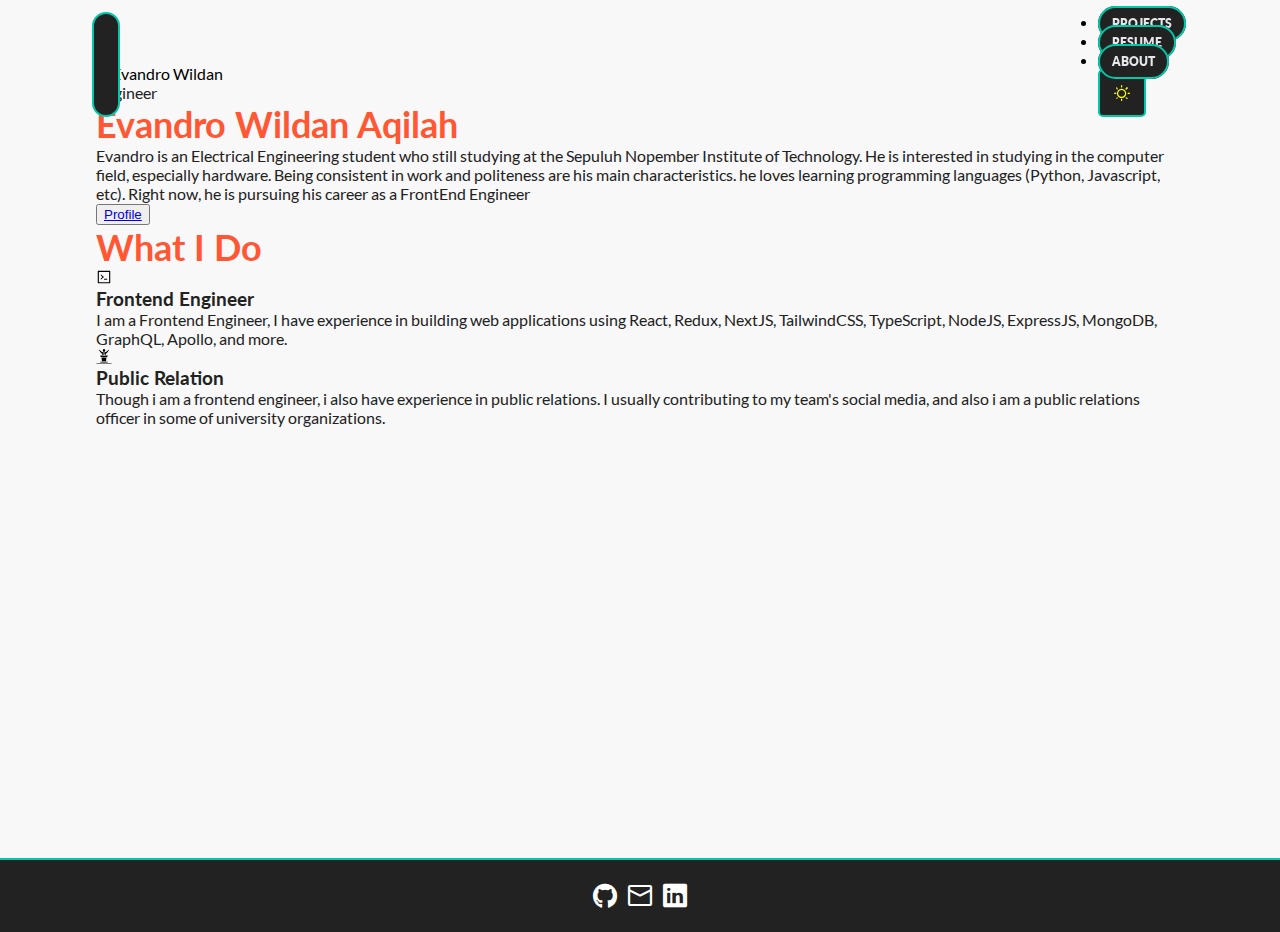
==== commit 2a776b06: "Added new files" ====
--- a/about.html
+++ b/about.html
@@ -37,117 +37,151 @@
                 <li><a href="about.html">About</a></li>
               </div>
               
-              <script>
-                function openNav() {
-                  document.querySelector(".sidebar").style.width = "250px";
-                  document.querySelector(".sidebar").style.marginLeft = "250px";
-                }
-              
-                function closeNav() {
-                  document.querySelector(".sidebar").style.width = "0";
-                  document.querySelector(".sidebar").style.marginLeft = "0";
-                }
-              </script>
-              
-              <script>
-                function setTheme() {
-                const isDarkMode = localStorage.getItem('isDarkMode') === 'true';
-                const body = document.querySelector('body');
-                const icon = document.querySelector('.icon-btn .pi');
-                if (isDarkMode) {
-                  body.classList.add('dark');
-                  icon.classList.remove('pi-sun');
-                  icon.classList.add('pi-moon');
-                } else {
-                  body.classList.remove('dark');
-                  icon.classList.remove('pi-moon');
-                  icon.classList.add('pi-sun');
-                }
-              }
-
-              function toggleTheme() {
-                const body = document.querySelector('body');
-                const icon = document.querySelector('.icon-btn .pi');
-                const isDarkMode = body.classList.contains('dark');
-                body.classList.toggle('dark');
-                if (isDarkMode) {
-                  localStorage.setItem('isDarkMode', false);
-                } else {
-                  localStorage.setItem('isDarkMode', true);
-                }
-              }
-
-              window.addEventListener('load', setTheme);
-
-              const toggleButton = document.querySelector('.icon-btn');
-              toggleButton.addEventListener('click', toggleTheme);
-              </script>
-
-              <script>
-              const icon = document.querySelector('.icon-btn .pi');
-              icon.addEventListener('click', () => {
-                const isDarkMode = localStorage.getItem('isDarkMode') === 'true';
-                if (isDarkMode) {
-                  icon.classList.remove('pi-moon');
-                  icon.classList.add('pi-sun');
-                } else {
-                  icon.classList.remove('pi-sun');
-                  icon.classList.add('pi-moon');
-                }
-              });
-              </script>
-
-              <script>
-                var currentUrl = window.location.href;
-                var links = document.querySelectorAll('.nav-menu_all-item a');
-                for (var i = 0; i < links.length; i++) {
-                  if (links[i].href === currentUrl) {
-                    links[i].classList.add('active');
-                    break;
-                  }
-                }
-
-                var currentUrl = window.location.href;
-                var links = document.querySelectorAll('.sidebar a');
-                for (var i = 0; i < links.length; i++) {
-                  if (links[i].href === currentUrl) {
-                    links[i].classList.add('active');
-                    break;
-                  }
-                }
-
-              var currentUrl = window.location.href;
-              var links = document.querySelectorAll('.nav-menu_table_horizontal-list li a');
-              for (var i = 0; i < links.length; i++) {
-                if (links[i].href === currentUrl) {
-                  links[i].classList.add('active');
-                  break;
-                }
-              }
-
-              var links = document.getElementsByTagName('.nav-menu_all-item a:not(.home-icon)');
-              for (var i = 0; i < links.length; i++) {
-                links[i].addEventListener('click', function() {
-                  document.querySelector('a.active').classList.remove('active');
-                  this.classList.add('active');
-                });
-              }
-              </script>
             </div>
           </div>
         </nav>
         <main >
+          <section class="section-one">
+            <h1 class="section-one-header"></h1>
+            <div class="section-one-profile-box">
+              <div class="section-one-profile-photo-box">
+                <span class="section-one-profile-photo">
+                  <img alt="Evandro Wildan" src="images/GitHub.svg" >
+                </span>
+              </div>
+                
+              <div class="section-one-profile-desc">
+                <p>Engineer</p>
+                <h1>Evandro Wildan Aqilah</h1>
+                <p class="xl:w-[40rem]">Evandro is an Electrical Engineering student who still studying at the Sepuluh Nopember Institute of Technology. He is interested in studying in the computer field, especially hardware. Being consistent in work and politeness are his main characteristics. he loves learning programming languages (Python, Javascript, etc). Right now, he is pursuing his career as a FrontEnd Engineer</p>
+                <button class="p-button p-component prose dark:prose-invert p-button-outlined p-button-info    dark:!text-white  border-2 dark:!bg-transparent hover:dark:!bg-black/60 hover:dark:!border-white hover:dark:!text-white">
+                  <span class="p-button-label p-c"><a href="profile.html">Profile</a></span>
+                </button>
+              </div>
+            </div>
+          </section>
+
+          <section class="mb-24 prose-h1:my-16" style="opacity: 1; transform: none;"><h1 class="underline leading-relaxed decoration-blue-500 dark:no-underline decoration-8 underline-offset-[10px] undefined">What I Do</h1><div class="flex flex-wrap sm:justify-center gap-x-16 gap-y-8"><div class="flex flex-col sm:flex-row prose-h3:mt-0"><div class="text-6xl mr-4"><svg stroke="currentColor" fill="currentColor" stroke-width="0" viewBox="0 0 1024 1024" height="1em" width="1em" xmlns="http://www.w3.org/2000/svg"><path d="M516 673c0 4.4 3.4 8 7.5 8h185c4.1 0 7.5-3.6 7.5-8v-48c0-4.4-3.4-8-7.5-8h-185c-4.1 0-7.5 3.6-7.5 8v48zm-194.9 6.1l192-161c3.8-3.2 3.8-9.1 0-12.3l-192-160.9A7.95 7.95 0 0 0 308 351v62.7c0 2.4 1 4.6 2.9 6.1L420.7 512l-109.8 92.2a8.1 8.1 0 0 0-2.9 6.1V673c0 6.8 7.9 10.5 13.1 6.1zM880 112H144c-17.7 0-32 14.3-32 32v736c0 17.7 14.3 32 32 32h736c17.7 0 32-14.3 32-32V144c0-17.7-14.3-32-32-32zm-40 728H184V184h656v656z"></path></svg></div><div><h3>Frontend Engineer</h3><p class="sm:w-[25rem]">I am a Frontend Engineer, I have experience in building web applications using React, Redux, NextJS, TailwindCSS, TypeScript, NodeJS, ExpressJS, MongoDB, GraphQL, Apollo, and more.</p></div></div><div class="flex flex-col sm:flex-row prose-h3:mt-0"><div class="text-6xl mr-4"><svg stroke="currentColor" fill="currentColor" stroke-width="0" viewBox="0 0 512 512" height="1em" width="1em" xmlns="http://www.w3.org/2000/svg"><path d="M256 33c-20.835 0-39 20.24-39 47s18.165 47 39 47 39-20.24 39-47-18.165-47-39-47zM110.258 54.934l-16.99 8.496c14.917 22.147 32.213 47.013 49.76 68.947 19.707 24.634 39.95 45.048 52.997 51.572l4.975 2.488v39.478c27.13 3.608 46.516 4.982 67.875 4.09-.66-.49-1.316-.98-1.95-1.48-4.915-3.88-9.18-8.206-12.5-12.856-5.87-.587-10.577-4.374-13.392-8.65-3.063-4.65-4.57-10.242-4.57-16.262s1.507-11.612 4.57-16.264c3.064-4.65 8.364-8.736 14.967-8.736s11.903 4.085 14.967 8.736c3.063 4.652 4.57 10.244 4.57 16.264s-1.507 11.612-4.57 16.263c-.06.094-.13.185-.192.277 1.92 2.358 4.335 4.758 7.303 7.1 6.283 4.962 14.722 9.46 24.75 12.66 2.65-.324 5.366-.67 8.172-1.04v-39.58l4.975-2.488c13.048-6.525 33.29-26.94 52.998-51.573 17.546-21.934 34.842-46.8 49.76-68.947l-16.99-8.496C355.066 101.422 307.792 145 256 145c-51.792 0-99.067-43.578-145.742-90.066zm29.094 179.93l12.152 60.763c101.057 9.362 107.935 9.362 208.992 0l12.147-60.734c-110.08 17.448-123.22 17.163-233.29-.03zm39.244 81.335l13.35 106.8h128.11l13.348-106.8c-67.76 6.032-87.047 6.032-154.808 0zM137 441v20h238v-20H137zM16 478v18h480v-18H16z"></path></svg></div><div><h3>Public Relation</h3><p class="sm:w-[25rem]">Though i am a frontend engineer, i also have experience in public relations. I usually contributing to my team's social media, and also i am a public relations officer in some of university organizations.</p></div></div></div></section>
+
         </main>
         <footer class="footer-menu">
             <div class="footer-menu_table">
               <ul class="footer-menu_table_horizontal-list">
-                <li><a href="https://github.com/evanwildan" ><img src="images/GitHub.svg" /></a></li>
-                <li><a href="https://mail.google.com/mail/?view=cm&fs=1&to=evandrowildan2@gmail.com&su=&body=" ><img src="images/Mail.svg" /></a></li>
-                <li><a href="https://www.linkedin.com/in/evandro-wildan-521b951b5" ><img src="images/Linkedin.svg" /></a></li>
+                <li><a href="https://github.com/evanwildan" ><span class="pi pi-github"></span></a></li>
+                <li><a href="https://mail.google.com/mail/?view=cm&fs=1&to=evandrowildan2@gmail.com&su=&body=" ><span class="pi pi-envelope"></span></a></li>
+                <li><a href="https://www.linkedin.com/in/evanwildan/" ><span class="pi pi-linkedin"></span></a></li>
               </ul>
             </div>
+            <a href="#" class="back-to-top"><span class="pi pi-arrow-up"></span></a>
         </footer>
       </div>
+
+      <script>
+        function openNav() {
+          document.querySelector(".sidebar").style.width = "250px";
+          document.querySelector(".sidebar").style.marginLeft = "250px";
+        }
+      
+        function closeNav() {
+          document.querySelector(".sidebar").style.width = "0";
+          document.querySelector(".sidebar").style.marginLeft = "0";
+        }
+      </script>
+      
+      <script>
+        function setTheme() {
+        const isDarkMode = localStorage.getItem('isDarkMode') === 'true';
+        const body = document.querySelector('body');
+        const icon = document.querySelector('.icon-btn .pi');
+        if (isDarkMode) {
+          body.classList.add('dark');
+          icon.classList.remove('pi-sun');
+          icon.classList.add('pi-moon');
+        } else {
+          body.classList.remove('dark');
+          icon.classList.remove('pi-moon');
+          icon.classList.add('pi-sun');
+        }
+      }
+
+      function toggleTheme() {
+        const body = document.querySelector('body');
+        const icon = document.querySelector('.icon-btn .pi');
+        const isDarkMode = body.classList.contains('dark');
+        body.classList.toggle('dark');
+        if (isDarkMode) {
+          localStorage.setItem('isDarkMode', false);
+        } else {
+          localStorage.setItem('isDarkMode', true);
+        }
+      }
+
+      window.addEventListener('load', setTheme);
+
+      const toggleButton = document.querySelector('.icon-btn');
+      toggleButton.addEventListener('click', toggleTheme);
+      </script>
+
+      <script>
+      const icon = document.querySelector('.icon-btn .pi');
+      icon.addEventListener('click', () => {
+        const isDarkMode = localStorage.getItem('isDarkMode') === 'true';
+        if (isDarkMode) {
+          icon.classList.remove('pi-moon');
+          icon.classList.add('pi-sun');
+        } else {
+          icon.classList.remove('pi-sun');
+          icon.classList.add('pi-moon');
+        }
+      });
+      </script>
+
+      <script>
+        var currentUrl = window.location.href;
+        var links = document.querySelectorAll('.nav-menu_all-item a');
+        for (var i = 0; i < links.length; i++) {
+          if (links[i].href === currentUrl) {
+            links[i].classList.add('active');
+            break;
+          }
+        }
+
+        var currentUrl = window.location.href;
+        var links = document.querySelectorAll('.sidebar a');
+        for (var i = 0; i < links.length; i++) {
+          if (links[i].href === currentUrl) {
+            links[i].classList.add('active');
+            break;
+          }
+        }
+
+      var currentUrl = window.location.href;
+      var links = document.querySelectorAll('.nav-menu_table_horizontal-list li a');
+      for (var i = 0; i < links.length; i++) {
+        if (links[i].href === currentUrl) {
+          links[i].classList.add('active');
+          break;
+        }
+      }
+
+      var links = document.getElementsByTagName('.nav-menu_all-item a:not(.home-icon)');
+      for (var i = 0; i < links.length; i++) {
+        links[i].addEventListener('click', function() {
+          document.querySelector('a.active').classList.remove('active');
+          this.classList.add('active');
+        });
+      }
+      </script>
+
+      <script>
+        window.onscroll = function() {scrollFunction()};
+        function scrollFunction() {
+          if (document.body.scrollTop > 20 || document.documentElement.scrollTop > 20) {
+            document.querySelector('.back-to-top').style.display = "block";
+          } else {
+            document.querySelector('.back-to-top').style.display = "none";
+          }
+        }
+      </script>
   </body>
 </html>
-
--- a/style.css
+++ b/style.css
@@ -1,645 +1,937 @@
+@font-face {
+  font-weight: normal;
+  font-family: Lato;
+  font-style: normal;
+  src: url('fonts/Lato-Regular.ttf') format('truetype');
+}
+
+@font-face {
+  font-weight: normal;
+  font-family: primeicons;
+  font-style: normal;
+  src: url('icons/primeicons.ttf') format('truetype'),
+       url('icons/primeicons.woff') format('woff');
+}
+
+.pi {
+  display: inline-block;
+  font-family: primeicons;
+  font-style: normal;
+  font-variant: normal;
+  line-height: 1;
+  -webkit-font-smoothing: antialiased;
+}
+
+.pi-sun::before {
+  content: "\e9c8";
+  color: yellow;
+}
+
+.pi-moon::before {
+  content: "\e9c7";
+  color: magenta;
+}
+
+.pi-bars::before {
+  content: "\e91d";
+  color: white;
+}
+
+.pi-arrow-circle-left::before {
+  content: "\e91f";
+  color:#00C9A7;
+}
+
+.pi-arrow-circle-right::before {
+  content: "\e920";
+  color:#00C9A7;
+}
+
+.pi-arrow-circle-up::before {
+  content: "\e921";
+  color:#00C9A7;
+}
+
+.pi-github::before {
+  content: "\e9b5";
+  color:white;
+}
+
+.pi-envelope::before {
+  content: "\e979";
+  color: white;
+}
+
+.pi-linkedin::before {
+  content: "\e9cb";
+  color: white;
+}
+
+.pi-times-circle::before {
+  content: "\e90c";
+  color:white;
+}
+
 html{
   height:100%;
-}
-
-@font-face {
-  font-family: 'PrimeIcons';
-  src: url('icons/primeicons.ttf') format('truetype'),
-       url('icons/primeicons.woff') format('woff');
-  font-weight: normal;
-  font-style: normal;
-}
-
-body{
+  scroll-behavior: smooth;
+}
+
+ul {
+  margin: 0;
+  padding: 0;
+}
+
+a, button, span {
+  -webkit-tap-highlight-color: rgba(0, 0, 0, 0);
+}
+
+body {
+  position: relative;
+  min-height: 100%;
   margin: 0;
   padding-bottom: 2rem;
-  font-family: 'Lato', sans-serif;
+  overflow-y: scroll;
+  color: black;
+  font-family: Lato, sans-serif;
+  background-color: #F8F8F8;
+}
+
+body.dark {
+  color: white;
+  background-color: black;
+}
+
+body p, h3 {
+  margin-top: 0;
+  margin-bottom: 0;
+  color:#222;
+}
+
+body.dark p, body.dark h3{
+  color: white;
+}
+
+body.dark .timeline-card {
+  background: #222;
+  border: solid #00C9A7;
+}
+
+body.dark .certificate-card {
+  background-color: #222;
+  border-color: #00C9A7;
+}
+
+h1 {
+  margin-top: 0;
+  margin-bottom: 0;
+  color : #FF5733;
+  font-size: 2.25em;
+}
+
+h2 {
+  margin-top: 0;
+  margin-bottom: 0;
+  color: #FF5733;
+}
+
+.website{
+  min-width: fit-content;
+  max-width: none!important;
+}
+
+.banner {
   position: relative;
-  min-height: 100%;
-  overflow-y: scroll;
-  background-color: white;
-  color: black;
-}
-
-body.dark {
-  background-color: black;
+  display: flex;
+  flex-direction: column;
+  justify-content: center;
+  padding-top: 100px;
+  padding-bottom: 60px;
+  color: #fff;
+  text-align: center;
+  border-bottom: 2px solid #00C9A7;
+}
+
+.banner::before {
+  position: absolute;
+  z-index: -1;
+  background-image: url("images/banner.jpg");
+  background-position: center;
+  background-size: cover;
+  background-attachment: fixed;
+  filter:contrast(0.6);
+  content: '';
+  inset: 0;
+}
+
+.banner p {
   color: white;
-}
-
-.website{
-  max-width: none!important;
-  min-width: 320px!important;
-}
-
+  font-weight:600;
+  text-decoration-color: #00C9A7;
+  text-decoration-line: underline;
+  text-decoration-thickness: 6px;
+}
+
+.banner h1 {
+  font-size: 1.75rem;
+}
+
+.banner p {
+  text-shadow: 0 0 10px black;
+}
 
 .nav-menu{
-  background-color: #333;
+  position: fixed;
+  top: 0;
+  z-index: 50;
+  display: flex;
+  flex-wrap: wrap;
+  width: 100%;
+  min-width: 320px;
   padding-top: 0.75rem;
   padding-bottom: 0.75rem;
-  border-bottom-style: solid;
-  border-bottom-width: 2px;
-  border-bottom-color: rgb(255, 72, 0);
+  background-color: transparent;
+}
+
+.nav-menu_all-item {
+  z-index: 50;
+  display:flex;
+  flex-wrap: wrap;
   justify-content: space-between;
+  width: 100%;
+  max-width: 69rem;
+  margin-right: auto;
+  margin-left: auto;
+  padding-right: 0.75rem;
+  background-color: transparent;
+}
+
+.nav-menu_all-item a {
+  padding: 0.5rem 0.75rem;
+  color: #e5e7eb;
+  font-weight: 800;
+  font-size: 0.75rem;
+  text-decoration: none;
+  background-color: #222;
+  border-width: 2px;
+  border-style: solid;
+  border-color: #00C9A7;
+  border-radius: 50px;
+  transform: translateX(10px) translateZ(0);
+}
+
+.nav-menu a {
+  text-decoration: none;
+  border-collapse: collapse;
+}
+
+.icon-btn .pi,
+.openbtn2 .pi {
+  display: inline-block;
+  font-weight: 400;
+  font-size : 1rem;
+  font-family: primeicons;
+  font-style: normal;
+  font-variant: normal;
+  line-height: 1;
+  text-transform: none;
+}
+
+.nav-menu_table {
+  display: flex;
   align-items: center;
-  flex-wrap: wrap;
-  min-width: 320px;
-  width: 100%;
-  display: flex;
-  z-index: 50;
-  top: 0;
-  position: fixed;
-}
-
-.nav-menu_all-item {
-  padding-right: 0.75rem;
-  background-color: #333;
+  float: right;
+  column-gap: 0.5rem;
+  border-collapse: collapse;
+}
+
+ul.nav-menu_table:hover {
+  background-color:none;
+}
+
+ul.nav-menu_table_horizontal-list_1 {
+  display: flex;
+  line-height: 2em;
+  column-gap: 0.5rem;
+  list-style: none;
+  background-color: #222 ;
+  border-width: 2px;
+  border-style: solid;
+  border-color: #00C9A7;
+  border-radius: 5px;
+  transform: translateX(10px) translateZ(0);
+}
+
+ul.nav-menu_table_horizontal-list_1 li{
+  margin-top: 0.375em;
+  margin-bottom: 0.375em;
+}
+
+ul.nav-menu_table_horizontal-list_1:hover {
+  background-color:#3d414a;
+}
+
+
+ul.nav-menu_table_horizontal-list_1 li a {
+  padding: 0.5rem 0.75rem;
+  color: #f2f2f2;
+  font-weight: 700;
+  font-size: 1rem;
+  text-decoration: none;
+  background-color: transparent;
+  border:none;
+}
+
+ul.nav-menu_table_horizontal-list_1 li a.active {
+  color: rgb(255 72 0);
+}
+
+ul.nav-menu_table_horizontal-list_2 {
+  display: none;
+  line-height: 2em;
+  list-style: none;
+  background-color: #222 ;
+  border-width: 2px;
+  border-style: solid;
+  border-color: #00C9A7;
+  border-radius: 5px;
+}
+
+ul.nav-menu_table_horizontal-list_2 li{
+  padding-top: 0.375em;
+  padding-bottom: 0.375em;
+}
+
+ul.nav-menu_table_horizontal-list_2 li:hover {
+  background-color:#3d414a;
+}
+
+ul.nav-menu_table_horizontal-list_2 li a {
+  padding: 0.5rem 0.75rem;
+  color: #f2f2f2;
+  font-weight: 700;
+  font-size: 1rem;
+  text-decoration: none;
+  background-color: transparent;
+  border:none;
+}
+
+ul.nav-menu_table_horizontal-list_2 li a.active {
+  color: rgb(255 72 0);
+}
+
+.icon-btn {
+  display: flex;
+  justify-content: center;
+  align-items: center;
+  width: 3rem;
+  height: 3rem!important;
+  padding: 0.75rem 0;
+  color: inherit;
+  line-height: 2em;
+  background-color: #222 ;
+  border-style: solid;
+  border-color: #00C9A7;
+  border-radius: 5px;
+  cursor:pointer;
+}
+
+.icon-btn:hover{
+  background-color:#3d414a;
+}
+
+.openbtn2 {
+  display: flex;
+  justify-content: center;
+  align-items: center;
+  width: 3rem;
+  height: 3rem!important;
+  padding: 0.75rem 0;
+  color: inherit;
+  line-height: 2em;
+  background-color: #222 ;
+  border-style: solid;
+  border-color: #00C9A7;
+  border-radius: 5px;
+  cursor:pointer;
+}
+
+.openbtn2:hover{
+  background-color:#3d414a;
+}
+
+main {
   display:flex;
-  align-items: center;
-  flex-wrap: wrap;
-  z-index: 50;
-  justify-content: space-between;
-  align-items: center;
-  max-width: 69rem;
-  width: 100%;
-  margin-left: auto;
-  margin-right: auto;
-}
-
-
-.nav-menu a {
-  border-collapse: collapse;
-  color: #f2f2f2;
-  padding: 14px 16px;
-  text-decoration: none;
-  font-size: 17px;
-  -webkit-tap-highlight-color: rgba(0, 0, 0, 0);
-}
-
-.nav-menu_all-item .pi {
-  font-family: 'PrimeIcons';
-  font-size: 1em;
-  cursor: pointer;
-  background-color:transparent;
-  color: white;
-  padding: 6px 8px;
-  border-style: solid;
-  border-width: 2px;
-  border-color: rgb(255, 72, 0);
-}
-
-.nav-menu_all-item a.active .pi-home:before {
-  color: rgb(255, 72, 0); 
-}
-
-
-.pi-home:before {
-  content: "\e925";
-}
-
-.pi-sun:before {
-  content: "\e9c8";
-  color: yellow;
-}
-
-.pi-moon:before {
-  content: "\e9c7";
-  color: magenta;
-}
-
-.pi-bars:before {
-  content: "\e91d";
-}
-
-.nav-menu_table {
-  column-gap: 0.5rem;
-  align-items: center;
-  display: flex;
-  float: right;
-  border-collapse: collapse;
-}
-
-ul.nav-menu_table_horizontal-list {
-  margin-block-start: 0em;
-  margin-block-end: 0em;
-  padding-inline-start: 0px;
-}
-
-ul.nav-menu_table_horizontal-list li {
-  display: inline-block;
-}
-
-ul.nav-menu_table_horizontal-list li a {
-  font-size: 0.75rem;
-  font-weight: 700;
-  color: #f2f2f2;
-  padding: 8px 12px;
-  text-decoration: none;
-  -webkit-tap-highlight-color: rgba(0, 0, 0, 0);
-}
-
-ul.nav-menu_table_horizontal-list li a.active {
-  color: rgb(255, 72, 0);
-}
-
-
-ul.nav-menu_table_horizontal-list .icon-btn {
-  background: none;
-	color: inherit;
-	border: none;
-  width: 3rem;
-  padding: 0.75em 0;
-	font: inherit;
-	cursor: pointer;
-	outline: inherit;
-}
-
-ul.nav-menu_table_horizontal-list .openbtn2 {
-  background: none;
-	color: inherit;
-	border: none;
-  padding: 4px 6px;
-  margin: 8px 16px;
-	font: inherit;
-	cursor: pointer;
-	outline: inherit;
-}
-  
-
-main {
-  padding-top: 4rem;
-  justify-content: center;
   flex-direction: column;
-  display:flex;
+  justify-content: center;
+  width: 91.666667%;
   max-width: 68rem;
-  margin-left: auto;
   margin-right: auto;
   margin-bottom: 74px;
-  width: 91.666667%;
-}
-
-section {
+  margin-left: auto;
+  padding-top: 4rem;
+}
+
+.section-table{
+  display: flex;
+  flex-direction: column;
+  justify-content: center;
+  min-height: 100vh;
+}
+
+.section-table h1 {
+  margin-bottom: 4rem;
+  text-decoration-color: #00C9A7;
+  text-decoration-line: underline;
+  text-underline-offset: 10px;
+  text-decoration-thickness: 8px;
+}
+
+.timeline-container {
+  display: flex;
+  flex-direction: column;
+  gap:0.1rem;
+  box-sizing: border-box;
+  font-weight: 400;
+  font-size: 1rem;
+}
+
+.timeline-event {
+  position: relative;
+  display: flex;
+  min-height: 70px;
+}
+
+.timeline-event-opposite {
+  display:none;
+  flex: 1;
+  padding: 0 1rem;
+}
+
+.timeline-event:nth-child(odd) .timeline-event-opposite {
+  flex: 1;
+  padding: 0 1rem;
+  text-align: right;
+}
+
+.timeline-event:nth-child(2n) {
+  flex-direction: row;
+}
+
+.timeline-event:last-child {
+  min-height: 0;
+}
+
+.timeline-event-separator {
+  display: flex;
+  flex: 0;
+  flex-direction: column;
+  align-items: center;
+}
+
+.timeline-separator-marker {
+  display: flex;
+  align-self: baseline;
+  width: 1rem;
+  height: 1rem;
+  background-color: #fff;
+  border: 2px solid #00C9A7;
+  border-radius: 50%;
+}
+
+.timeline-separator-connector {
+  flex-grow: 1;
+  border-width: 0.2em;
+  border-style: dashed;
+  border-color: #666;
+}
+
+.timeline-event-content{
+  flex: 1;
+  padding: 0 1rem;
+  text-align: left;
+}
+
+.timeline-event:nth-child(2n) .timeline-event-content {
+  text-align: left;
+}
+
+.timeline-card {
+  display: flex;
+  flex-direction: column;
+  justify-content: center;
+  box-sizing: border-box;
+  width: 100%;
+  padding: 1rem;
+  color: #FF5733;
+  font-weight: 400;
+  background: #F5F5F5;
+  border-radius: 6px;
+  box-shadow: 0 2px 1px -1px rgb(0 0 0 / 20%), 0 1px 1px 0 rgb(0 0 0 / 14%), 0 1px 3px 0 rgb(0 0 0 / 12%);
+}
+
+.timeline-card-body {
+  padding: 1.25rem;
+}
+
+.timeline-card-title {
+  margin-bottom: 0.5rem;
+  font-weight: 700;
+  font-size: 1rem;
+}
+
+.timeline-card-subtitle {
+  margin-bottom: 0.5rem;
+  color: #3B3B3B;
+  font-weight: 400;
+  font-size: 0.8rem;
+}
+
+.timeline-card-content {
+  padding: 1.25rem 0;
+  color: #3B3B3B;
+}
+
+.timeline-card-content p{
+  font-size: 1rem;
+}
+
+.certificate-container {
+  display: flex;
+  flex-direction:column;
+  justify-content: space-between;
+  box-sizing: border-box;
+  font-weight: 400;
+  font-size: 1rem;
+}
+
+.certificate-event {
+  position: relative;
+  display: flex;
+  min-height: 70px;
+}
+
+.certificate-opposite {
+  align-items: center;
+  padding: 0 1rem;
+}
+
+.certificate-photo-box {
+  display:none;
+  margin-top: 1rem;
+  margin-bottom: 1rem;
+  border-radius: 9999px;
+}
+
+.certificate-photo {
+  box-sizing: border-box;
+  margin: 0;
+  padding: 0;
+  overflow: hidden;
+  background: none;
+  border: 0;
   opacity: 1;
-  transform: none;
-  margin-bottom: 6rem;
- }
-
-.section-one-header {
-  margin-top: 4rem;
-  margin-bottom: 4rem;
-  text-underline-offset: 10px;
-  text-decoration-line: underline;
-  text-decoration-color: #3b82f6;
-  text-decoration-style:solid;
-  -webkit-text-decoration-color: #3b82f6;
-  text-decoration-color: #3b82f6;
-  -webkit-text-decoration-line: underline;
-  line-height: 1.625;
- }
-
-.section-one-profile-box {
-  flex-direction: row;
-  align-items: center;
-  display: flex;
-}
-
-.section-one-profile-photo-box {
-  padding: 0.5rem;
-  border-radius: 9999px;
-  justify-content: center;
-  align-items: center;
-  display: flex;
-  margin-right: 2rem;
-}
-
-.section-one-profile-photo {
+}
+
+.certificate-photo img{
+  display: block;
   box-sizing: border-box;
-  display: inline-block;
-  overflow: hidden;
-  width: 250px;
-  height: 250px;
-  background: none;
-  opacity: 1;
-  border: 0px;
-  margin: 0px;
-  padding: 0px;
-}
-
-.section-one-profile-photo img{
-  inset: 0px;
-  box-sizing: border-box;
-  padding: 0px;
-  border: none;
-  margin: auto;
-  display: block;
-  width: 0px;
-  height: 0px;
   min-width: 100%;
   max-width: 100%;
   min-height: 100%;
   max-height: 100%;
+  margin: auto;
+  padding: 0;
+  border: none;
+  inset: 0;
+}
+
+.certificate-content-1 {
+  display: flex;
+  flex-wrap: wrap;
+  gap: 1rem;
+  padding: 0 1rem;
+}
+
+.certificate-content-2 {
+  display: flex;
+  flex-basis:0;
+  flex-wrap: wrap;
+  gap: 1rem;
+  height : 100%;
+  padding: 0 1rem;
+}
+
+.certificate-content-1 a:hover, .certificate-content-2 a:hover, .certificate-content-3 a:hover{
+  background-color: #e5e7eb;
+}
+
+body.dark .certificate-content-1 a:hover, body.dark .certificate-content-2 a:hover, body.dark .certificate-content-3 a:hover{
+  background-color: #3d414a;
+}
+
+.certificate-content-3 {
+  display: flex;
+  flex-basis: 0;
+  flex-wrap: wrap;
+  gap: 1rem;
+  height : 100%;
+  padding: 0 1rem;
+}
+
+.certificate-card {
+  display: flex;
+  flex-direction: column;
+  justify-content: center;
+  box-sizing: border-box;
+  width: 100%;
+  padding: 1rem;
+  color: #3B3B3B;
+  text-decoration: none;
+  background: #F5F5F5;
+  border: solid #e5e7eb;
+  border-width: 2px;
+  border-radius: 0.375rem;
+  cursor: pointer;
+  transition: all 0.2s ease; 
+}
+
+.certificate-card:hover {
+  color: rgb(255 72 0);
+}
+
+.certificate-opposite .certificate-card:hover {
+  background-color: #fff;
+}
+
+.certificate-card:active {
+  transform: translateY(0);
+}
+
+.button-container {
+  display: flex;
+  justify-content: space-between;
+  padding: 0 1rem 1rem;
+}
+
+.prev-button, .next-button {
+  padding: 0;
+  font-size: 25px;
+  font-family: primeicons;
+  text-decoration: none;
+  background-color: #222;
+  border: none;
+  border-radius: 50%;
+  outline: none;
+  box-shadow: 0 2px 1px -1px rgb(0 0 0 / 20%), 0 1px 1px 0 rgb(0 0 0 / 14%), 0 1px 3px 0 rgb(0 0 0 / 12%);
+  cursor: pointer;;
+}
+
+.prev-button:hover,
+.next-button:hover {
+  background-color:white;
+}
+
+.section-box {
+  margin-bottom: 6rem;
+  transform: none;
+  opacity: 1;
+}
+
+.profile-box {
+  display: flex;
+  flex-direction: column;
+  align-items: center;
+}
+
+.profile-box h1{
+  color:white;
+}
+
+.profile-box h1{
+  text-shadow: 0 0 10px black;
+}
+
+.profile-photo-box {
+  display: flex;
+  justify-content: center;
+  align-items: center;
+  border-width: 5px;
+  border-style: solid;
+  border-color: #00C9A7;
   border-radius: 9999px;
 }
 
-.section-one-profile-photo desc{
-  inset: 0px;
+.profile-photo {
+  display: inline-block;
   box-sizing: border-box;
-  padding: 0px;
-  border: none;
-  margin: auto;
+  width: 250px;
+  height: 250px;
+  margin: 0;
+  padding: 0;
+  overflow: hidden;
+  background: none;
+  border: 0;
+  opacity: 1;
+}
+
+.profile-photo img{
   display: block;
-  width: 0px;
-  height: 0px;
+  box-sizing: border-box;
+  width: 0;
   min-width: 100%;
   max-width: 100%;
+  height: 0;
   min-height: 100%;
   max-height: 100%;
+  margin: auto;
+  padding: 0;
+  border: none;
   border-radius: 9999px;
+  inset: 0;
+}
+
+.main {
+  position: fixed;
+  display: flex;
+  flex-direction: column;
+  justify-content: center;
+  width: 91.666667%;
+  max-width: 68rem;
+  min-height: 100vh;
+  margin-right: auto;
+  margin-left: auto;
+  padding-top: 4rem;
+  transform: none;
+  opacity: 1;
+}
+  
+.footer-menu {
+  position: absolute;
+  bottom: 0;
+  z-index: 10;
+  display: flex;
+  flex-wrap: wrap;
+  justify-content: center; 
+  align-items: center;
+  width: 100%;
+  min-width: 320px;
+  height: 48px;
+  padding-top: 0.75rem;
+  padding-bottom: 0.75rem;
+  overflow: hidden;
+  background-color: #222;
+  border-top: 2px solid #00C9A7;
+}
+
+.footer-menu_table {
+  border-collapse: collapse;
+}
+
+ul.footer-menu_table_horizontal-list {
+  list-style: none;
+  padding-inline-start: 0;
+}
+
+ul.footer-menu_table_horizontal-list li {
+  display: inline;
+  padding-right: 0.25rem;
+  padding-left: 0.25rem;
+}
+
+ul.footer-menu_table_horizontal-list li a {
+  text-decoration: none;
+}
+
+.pi-github:hover::before, .pi-envelope:hover::before, .pi-linkedin:hover::before {
+  color: #FF5733;
+}
+
+.pi-times-circle:hover::before {
+  color: #3d414a;
+}
+
+.back-to-top {
+  position: fixed;
+  right: 20px;
+  bottom: 20px;
+  z-index: 200;
+  display: none;
+  padding: 0;
+  font-size: 25px;
+  font-family: primeicons;
+  text-decoration: none;
+  background-color: #222 ;
+  border-radius: 50%;
+  box-shadow: 0 2px 1px -1px rgb(0 0 0 / 20%), 0 1px 1px 0 rgb(0 0 0 / 14%), 0 1px 3px 0 rgb(0 0 0 / 12%);
+  cursor: pointer;;
+}
+
+.back-to-top:hover {
+  background-color: white;
+}
+
+.footer-menu .pi {
+  font-family: primeicons;
+  background-color: transparent;
+  cursor: pointer;
+}
+
+.pi-github::before,
+.pi-linkedin::before,
+.pi-envelope::before {
+  font-weight: 200;
+  font-size: 1.5em;
 }
 
 .sidebar {
-  height: 100%;
-  width: 0;
   position: fixed;
-  z-index: 50;
   top: 0;
   right: 0;
-  background-color: #111;
+  z-index: 1101;
+  width: 0;
+  height: 100%;
   overflow-x: hidden;
+  background-color: #222;
+  box-shadow: 0 0 10px rgb(0 0 0 / 20%);
   transition: 0.5s;
-  padding-top: 60px;
-}
+}
+
+.sidebar-header {
+  display: flex;
+  justify-content: space-between;
+  align-content: center;
+  align-items: center;
+  margin-bottom: 20px;
+  padding: 1.25rem;
+}
+
+.closebtn {
+  display: flex;
+  justify-content: center;
+  align-items: center;
+  width: 2rem;
+  height: 2rem!important;
+  padding: 0.75rem 0;
+  color: inherit;
+  font-size: 36px;
+  line-height: 2em;
+  background-color: #222 ;
+  border:none;
+  cursor:pointer;
+}
+
+.sidebar-header-items {
+  display: flex;
+  justify-content: center;
+  align-items: flex-end;
+  box-sizing: border-box;
+  height: 3rem;
+  margin: 0;
+  margin-left: 1rem;
+  padding: 0;
+  font-size: 2.25rem;
+  column-gap: 1rem;
+  list-style: none;
+}
+
+.sidebar-header-items a {
+  color: #000;
+  font-size: 1.5rem;
+  font-family: primeicons;
+}
+
+.sidebar-content {
+  margin-top: 20px;
+}
+
+.sidebar-content-items {
+  margin: 0;
+  padding: 0;
+  list-style: none;
+}
+
+.sidebar-content-items li {
+  margin-bottom: 10px;
+}
+
+.sidebar-content-items a {
+  display: block;
+  padding: 8px 8px 8px 32px;
+  color: #fff;
+  font-weight:600;
+  font-size: 25px;
+  text-decoration: none;
+  transition: 0.3s;
+}
+
+.sidebar a.active {
+  color: rgb(255 72 0);
+}
+
+.pi-github::before,
+.pi-linkedin::before,
+.pi-envelope::before {
+  font-weight: 200;
+  font-size: 1.5em;
+}
+
+@media (min-width: 640px) {
+  .timeline-separator-marker {
+    display:flex;
+  }
   
-.sidebar a {
-  padding: 8px 8px 8px 32px;
-  text-decoration: none;
-  font-size: 25px;
-  color: #818181;
-  display: block;
-  transition: 0.3s;
-}
-  
-.sidebar a:hover {
-  color: rgb(255, 72, 0);
-}
-  
-.sidebar .closebtn {
-  position: absolute;
-  top: 0;
-  right: 25px;
-  font-size: 36px;
-  margin-left: 50px;
-}
-  
-.main {
-  opacity: 1;
-  transform: none;
-  padding-top: 4rem;
-  justify-content: center;
+  .timeline-separator-connector {
+    display:flex;
+  }
+}
+
+@media (min-width: 768px) {
+  .timeline-container {
+    gap:0;
+  }
+
+  .timeline-event:nth-child(2n) .timeline-event-content {
+    text-align: right;
+  }
+
+  .timeline-event:nth-child(2n) {
+    flex-direction: row-reverse;
+  }
+
+  .timeline-event-opposite{
+    display:flex;
+  }
+
+  .certificate-container{
+    flex-direction:row;
+  }
+
+  .certificate-content-2, .certificate-content-3{
+    flex-basis:306rem;
+  }
+
+  .certificate-photo-box{
+    display:flex;
+  }
+}
+
+
+@media (min-width: 1024px) {
+  ul.nav-menu_table_horizontal-list .openbtn2 {
+    display:none;
+  }
+
+  ul.nav-menu_table_horizontal-list_2 {
+    display: flex;
+  }
+
+  .openbtn2 {
+  display:none;
+  }
+
+  .section-one-profile-box {
   flex-direction: column;
-  max-width: 68rem;
-  width: 91.666667%;
-  min-height: 100vh;
-  display: flex;
-  margin-left: auto;
-  margin-right: auto;
-  position: fixed;
-}
-  
-.footer-menu {
-  background-color: #333;
-  padding-top: 0.75rem;
-  padding-bottom: 0.75rem;
-  justify-content: space-between;
-  align-items: center;
-  flex-wrap: wrap;
-  min-width: 320px;
-  width: 100%;
-  height: 48px;
-  display: flex;
-  z-index: 10;
-  overflow: hidden;
-  bottom: 0;
-  border-top-style: solid;
-  border-top-width: 2px;
-  border-top-color: rgb(255, 72, 0);
-  position: absolute;
-  right:0;
-  left:0;
-  bottom:0;
-}
-
-.footer-menu_table {
-  display: flex;
-  margin: 0 auto;
-  border-collapse: collapse;
-}
-
-ul.footer-menu_table_horizontal-list {
-  list-style: none;
-  padding: 0px;
-  text-decoration: none;
-}
-
-ul.footer-menu_table_horizontal-list li {
-  display: inline;
-}
-
-ul.footer-menu_table_horizontal-list li a {
-  -webkit-tap-highlight-color: rgba(0, 0, 0, 0);
-}
-
-ul.footer-menu_table_horizontal-list li img {
-  width:30px;
-  height:30px;
-  margin: 0px 8px 0px;
-}
-
-/*Music css */
-
-.player{
-  height: 95vh;
-  display: flex;
-  align-items: center;
-  flex-direction: column;
-  justify-content: center;
-}
-
-.wrapper{
-  border: 1px solid transparent;
-  padding: 30px;
-  border-radius: 20px;
-  background-color: #ddd;
-  box-shadow: rgba(0, 0, 0, 0.3) 0px 19px 38px, rgba(0, 0, 0, 0.22) 0px 15px 12px;
-}
-  
-.details {
-  display: flex;
-  align-items: center;
-  flex-direction: column;
-  justify-content: center;
-}
-  
-.track-art {
-  margin: 25px;
-  height: 250px;
-  width: 250px;
-  border:2px solid 	#FFFAFA;
-  background-size: cover;
-  background-position: center;
-  border-radius: 50%;
-  -moz-box-shadow: 0px 6px 5px black;
-  -webkit-box-shadow: 0px 6px 5px black;
-  box-shadow: 0px 6px 5px black;
-  -moz-border-radius:190px;
-  -webkit-border-radius:190px;
-  border-radius:190px;
-}
-  
-.now-playing {
-  font-size: 1rem;
-}
-  
-.track-name {
-  font-size: 2.5rem;
-}
-  
-.track-artist {
-  margin-top: 5px;
-  font-size: 1.5rem;
-}
-  
-.buttons {
-  display: flex;
-  flex-direction: row;
-  align-items: center;
-  margin-bottom: 30px;
-}
-
-.active{
-  color: black;
-}
-  
-.repeat-track,
-.random-track,
-.playpause-track,
-.prev-track,
-.next-track {
-  padding: 25px;
-  opacity: 0.8;
-  transition: opacity .2s;
-}
-  
-.repeat-track:hover,
-.random-track:hover,
-.playpause-track:hover,
-.prev-track:hover,
-.next-track:hover {
-  opacity: 1.0;
-}
-  
-.slider_container {
-  display: flex;
-  justify-content: center;
-  align-items: center;
-}
-  
-.seek_slider, .volume_slider {
-  -webkit-appearance: none;
-  -moz-appearance: none;
-  appearance: none;
-  height: 5px;
-  background: #83A9FF;
-  -webkit-transition: .2s;
-  transition: opacity .2s;
-}
-  
-.seek_slider::-webkit-slider-thumb,
-.volume_slider::-webkit-slider-thumb {
-  -webkit-appearance: none;
-  -moz-appearance: none;
-  appearance: none;
-  width: 15px;
-  height: 15px;
-  background: white;
-  border: 3px solid #3774FF;
-  cursor: grab;
-  border-radius: 100%;
-  }
-  
-.seek_slider:hover,
-.volume_slider:hover {
-  opacity: 1.0;
-}
-  
-.seek_slider {
-  width: 60%;
-}
-  
-.volume_slider {
-  width: 30%;
-}
-  
-.current-time,
-.total-duration {
-  padding: 10px;
-}
-  
-i.fa-volume-down,
-i.fa-volume-up {
-  padding: 10px;
-}
-  
-i,
-i.fa-play-circle,
-i.fa-pause-circle,
-i.fa-step-forward,
-i.fa-step-backward,
-p {
-  cursor: pointer;
-}
-
-.randomActive{
-  color: black;
-}
-
-.rotate {
-  animation: rotation 8s infinite linear;
-}
-
-@keyframes rotation {
-  from {
-    transform: rotate(0deg);
- }
-  to {
-    transform: rotate(359deg);
- }
-}
-
-.loader {
-  height: 70px;
-  display: flex;
-  justify-content: center;
-  align-items: center;
-}
-
-.loader .stroke{
-  background: #f1f1f1;
-  height: 150%;
-  width: 10px;
-  border-radius: 50px;
-  margin: 0 5px;
-  animation: animate 1.4s linear infinite;
-}
-    
-@keyframes animate {
-  50% {
-    height: 20%;
-    background: #4286f4;
-  }
-  
-  100% {
-    background: #4286f4;
-    height: 100%;
-    }
-}
-.stroke:nth-child(1){
-  animation-delay: 0s;
-}
-
-.stroke:nth-child(2){
-  animation-delay: 0.3s;
-}
-
-.stroke:nth-child(3){
-  animation-delay: 0.6s;
-}
-
-.stroke:nth-child(4){
-  animation-delay: 0.9s;
-}
-
-.stroke:nth-child(5){
-  animation-delay: 0.6s;
-}
-
-.stroke:nth-child(6){
-  animation-delay: 0.3s;
-}
-
-.stroke:nth-child(7){
-  animation-delay: 0s;
-}
-
-/* On smaller screens, where height is less than 450px, change the style of the sidenav (less padding and a smaller font size) */
-  @media screen and (max-height: 450px) {
-    .sidebar {padding-top: 15px;}
-    .sidebar a {font-size: 18px;}
-  }
-  
-  .sidebar li {
-    display: inline-block;
-    overflow: hidden;
-    padding-right: 14px;
-  }
-
-/* For mobile phones: */
-[class*="col-"] {
-    width: 100%;
-}
-
-@media only screen and (max-width: 767px) {
-   /* For tablets: */
-   .col-s-1 {width: 8.33%;}
-   .col-s-2 {width: 16.66%;}
-   .col-s-3 {width: 25%;}
-   .col-s-4 {width: 33.33%;}
-   .col-s-5 {width: 41.66%;}
-   .col-s-6 {width: 50%;}
-   .col-s-7 {width: 58.33%;}
-   .col-s-8 {width: 66.66%;}
-   .col-s-9 {width: 75%;}
-   .col-s-10 {width: 83.33%;}
-   .col-s-11 {width: 91.66%;}
-   .col-s-12 {width: 100%;}
-
-
-ul.nav-menu_table_horizontal-list li a {
-  display:none;
-}
-
-.sidebar a.active {
-  color: rgb(255, 72, 0);
-}
-
-.section-one-profile-box {
-  flex-direction: column;
-}
-}
-
-@media only screen and (min-width: 768px) {
-    /* For desktop: */
-    .col-1 {width: 8.33%;}
-    .col-2 {width: 16.66%;}
-    .col-3 {width: 25%;}
-    .col-4 {width: 33.33%;}
-    .col-5 {width: 41.66%;}
-    .col-6 {width: 50%;}
-    .col-7 {width: 58.33%;}
-    .col-8 {width: 66.66%;}
-    .col-9 {width: 75%;}
-    .col-10 {width: 83.33%;}
-    .col-11 {width: 91.66%;}
-    .col-12 {width: 100%;}
-
-    ul.nav-menu_table_horizontal-list .openbtn .openNav {
-      display:none;
-    }
-
-    ul.nav-menu_table_horizontal-list .openbtn2 {
-      display:none;
-    }
-      
-  }
-
-
-  
+  }
+}
+  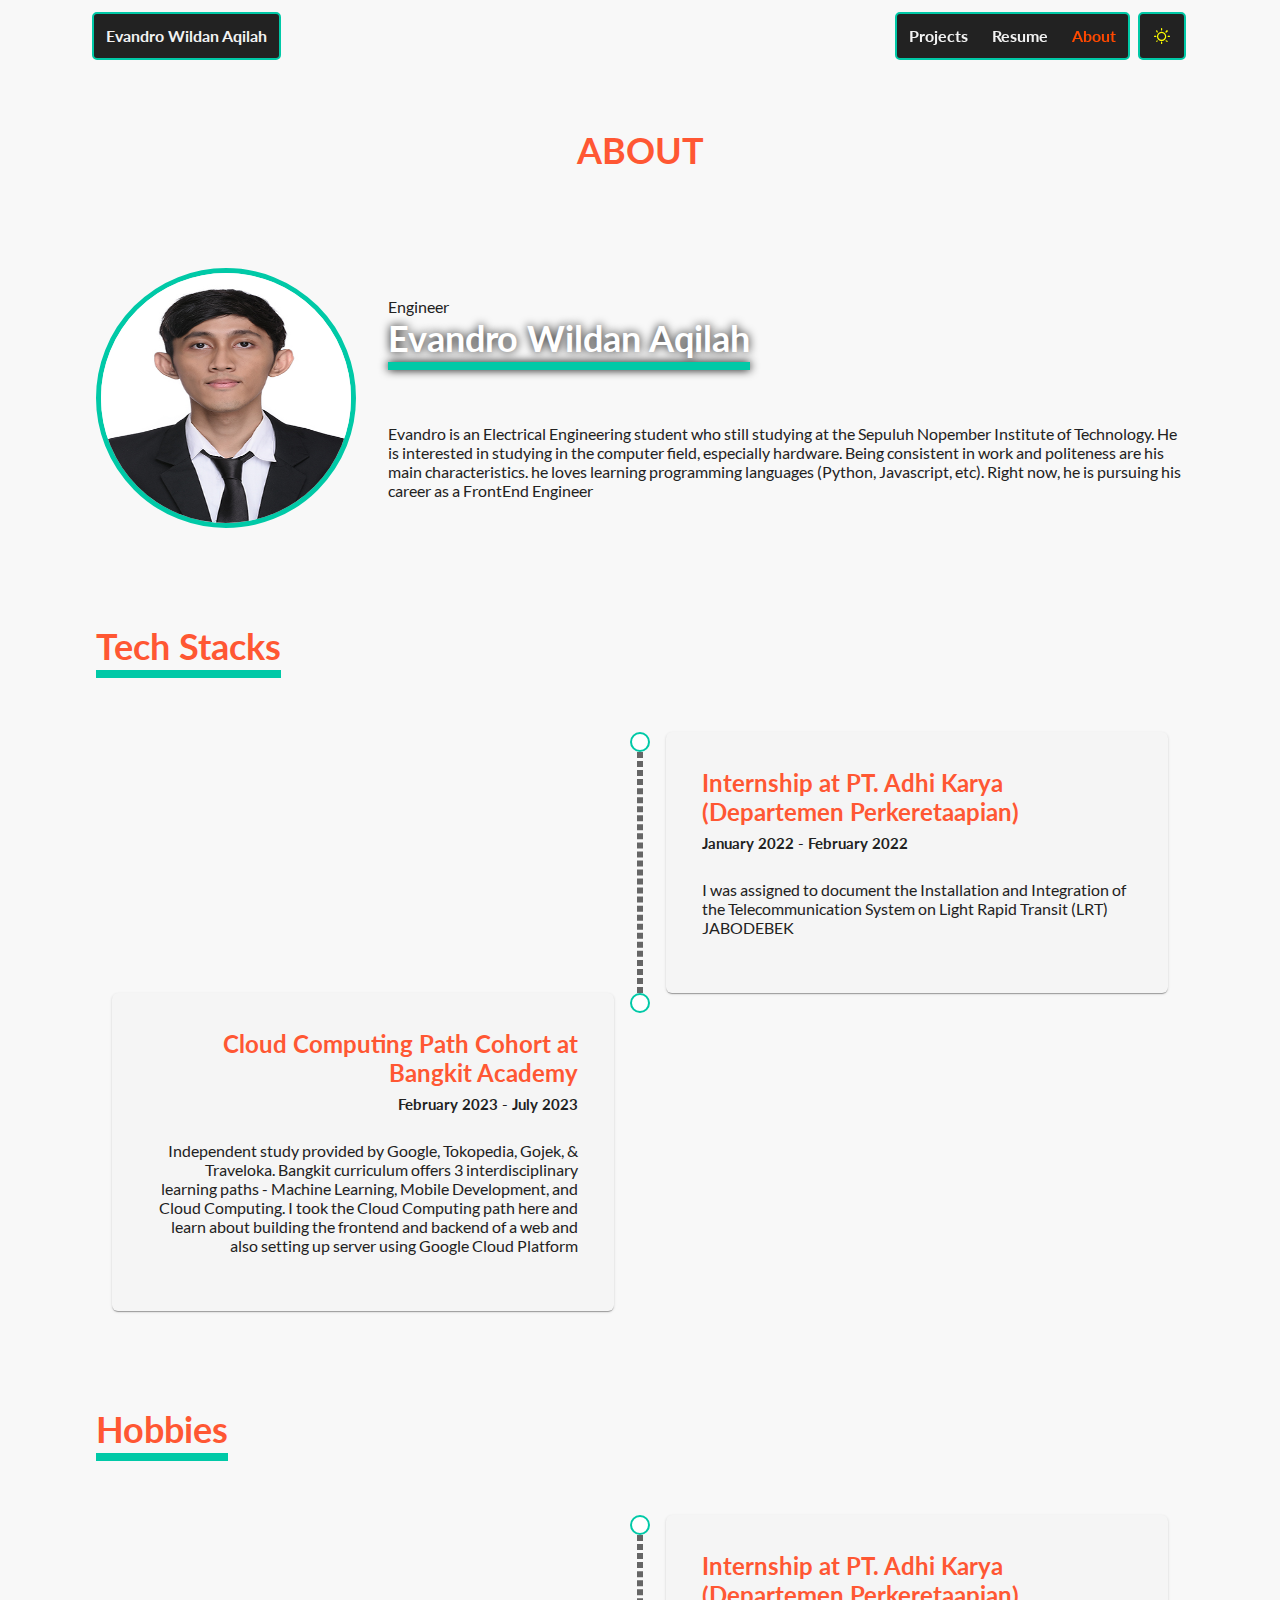
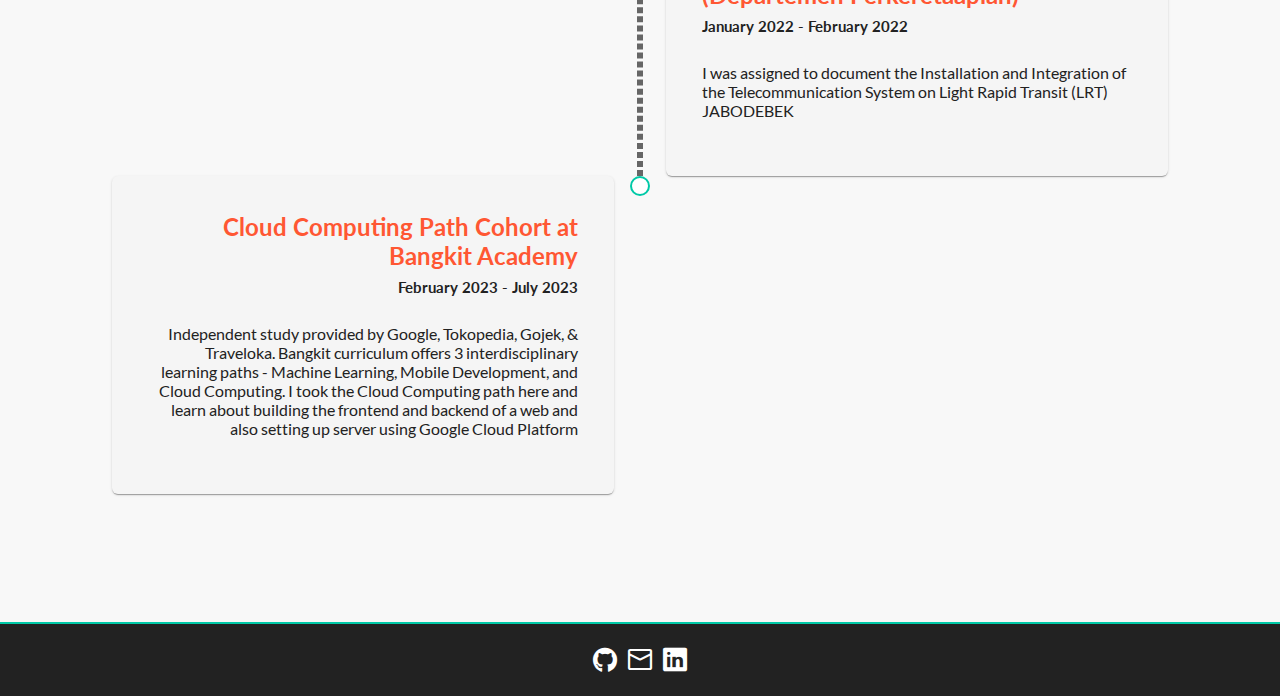
==== commit 9c741f87: "Added new files" ====
--- a/about.html
+++ b/about.html
@@ -13,55 +13,156 @@
   </head>
   <body>
     <div class="website">
-        <nav class="nav-menu">
-          <div class="nav-menu_all-item">
-                    <a href="index.html"><span class="pi pi-home"></span></a>
-            <div class="nav-menu_table">
-              <ul class="nav-menu_table_horizontal-list">
-                <li><a href="projects.html">PROJECTS</a></li>
-                <li><a href="resume.html">RESUME</a></li>
-                <li><a href="about.html">ABOUT</a></li>
-              <button class="icon-btn">
-                <span class="pi pi-sun"></span>
-              </button>
-              <button class="openbtn2" onclick="openNav()">
-                <span class="pi pi-bars"></span>
-              </button>
-              </ul>
+      <nav class="nav-menu">
+        <div class="nav-menu_all-item">
+            <ul class="nav-menu_table_horizontal-list_1">
+              <li>
+                <a href="index.html">Evandro Wildan Aqilah</a>
+              </li>
+            </ul>
+          <div class="nav-menu_table">
+            <ul class="nav-menu_table_horizontal-list_2">
+              <li><a href="projects.html">Projects</a></li>
+              <li><a href="resume.html">Resume</a></li>
+              <li><a href="about.html">About</a></li>
+            </ul>
+            <button class="icon-btn">
+              <span class="pi pi-sun"></span>
+            </button>
+            <button class="openbtn2" onclick="openNav()">
+              <span class="pi pi-bars"></span>
+            </button>    
+          </div>
+          <div class="sidebar">
+            <a href="javascript:void(0)" class="closebtn" onclick="closeNav()">×</a>
+            <li><a href="index.html">Home</a></li>
+            <li><a href="projects.html">Projects</a></li>
+            <li><a href="resume.html">Resume</a></li>
+            <li><a href="about.html">About</a></li>
+          </div>         
+        </div>
+      </nav>
+        <main >
+          <section class="section-box">
+            <h1 class="header"></h1>
+            <h1 id="page-title">ABOUT</h1>
+          </section>
 
-              <div class="sidebar">
-                <a href="javascript:void(0)" class="closebtn" onclick="closeNav()">×</a>
-                <li><a href="index.html">Home</a></li>
-                <li><a href="projects.html">Projects</a></li>
-                <li><a href="resume.html">Resume</a></li>
-                <li><a href="about.html">About</a></li>
-              </div>
-              
-            </div>
-          </div>
-        </nav>
-        <main >
-          <section class="section-one">
-            <h1 class="section-one-header"></h1>
-            <div class="section-one-profile-box">
-              <div class="section-one-profile-photo-box">
-                <span class="section-one-profile-photo">
-                  <img alt="Evandro Wildan" src="images/GitHub.svg" >
+          <section class="section-box">
+            <div class="profile-box">
+              <div class="profile-photo-box">
+                <span class="profile-photo">
+                  <img alt="Evandro Wildan" src="images/profile.jpg" >
                 </span>
               </div>
                 
-              <div class="section-one-profile-desc">
+              <div class="profile-desc">
                 <p>Engineer</p>
                 <h1>Evandro Wildan Aqilah</h1>
-                <p class="xl:w-[40rem]">Evandro is an Electrical Engineering student who still studying at the Sepuluh Nopember Institute of Technology. He is interested in studying in the computer field, especially hardware. Being consistent in work and politeness are his main characteristics. he loves learning programming languages (Python, Javascript, etc). Right now, he is pursuing his career as a FrontEnd Engineer</p>
-                <button class="p-button p-component prose dark:prose-invert p-button-outlined p-button-info    dark:!text-white  border-2 dark:!bg-transparent hover:dark:!bg-black/60 hover:dark:!border-white hover:dark:!text-white">
-                  <span class="p-button-label p-c"><a href="profile.html">Profile</a></span>
-                </button>
+                <p class="xl:w-[40rem]">Evandro is an Electrical Engineering student who still studying at the Sepuluh Nopember Institute of Technology. He is interested in studying in the computer field, especially hardware. Being consistent in work and politeness are his main characteristics. he loves learning programming languages (Python, Javascript, etc). Right now, he is pursuing his career as a FrontEnd Engineer</p>                
               </div>
             </div>
           </section>
 
-          <section class="mb-24 prose-h1:my-16" style="opacity: 1; transform: none;"><h1 class="underline leading-relaxed decoration-blue-500 dark:no-underline decoration-8 underline-offset-[10px] undefined">What I Do</h1><div class="flex flex-wrap sm:justify-center gap-x-16 gap-y-8"><div class="flex flex-col sm:flex-row prose-h3:mt-0"><div class="text-6xl mr-4"><svg stroke="currentColor" fill="currentColor" stroke-width="0" viewBox="0 0 1024 1024" height="1em" width="1em" xmlns="http://www.w3.org/2000/svg"><path d="M516 673c0 4.4 3.4 8 7.5 8h185c4.1 0 7.5-3.6 7.5-8v-48c0-4.4-3.4-8-7.5-8h-185c-4.1 0-7.5 3.6-7.5 8v48zm-194.9 6.1l192-161c3.8-3.2 3.8-9.1 0-12.3l-192-160.9A7.95 7.95 0 0 0 308 351v62.7c0 2.4 1 4.6 2.9 6.1L420.7 512l-109.8 92.2a8.1 8.1 0 0 0-2.9 6.1V673c0 6.8 7.9 10.5 13.1 6.1zM880 112H144c-17.7 0-32 14.3-32 32v736c0 17.7 14.3 32 32 32h736c17.7 0 32-14.3 32-32V144c0-17.7-14.3-32-32-32zm-40 728H184V184h656v656z"></path></svg></div><div><h3>Frontend Engineer</h3><p class="sm:w-[25rem]">I am a Frontend Engineer, I have experience in building web applications using React, Redux, NextJS, TailwindCSS, TypeScript, NodeJS, ExpressJS, MongoDB, GraphQL, Apollo, and more.</p></div></div><div class="flex flex-col sm:flex-row prose-h3:mt-0"><div class="text-6xl mr-4"><svg stroke="currentColor" fill="currentColor" stroke-width="0" viewBox="0 0 512 512" height="1em" width="1em" xmlns="http://www.w3.org/2000/svg"><path d="M256 33c-20.835 0-39 20.24-39 47s18.165 47 39 47 39-20.24 39-47-18.165-47-39-47zM110.258 54.934l-16.99 8.496c14.917 22.147 32.213 47.013 49.76 68.947 19.707 24.634 39.95 45.048 52.997 51.572l4.975 2.488v39.478c27.13 3.608 46.516 4.982 67.875 4.09-.66-.49-1.316-.98-1.95-1.48-4.915-3.88-9.18-8.206-12.5-12.856-5.87-.587-10.577-4.374-13.392-8.65-3.063-4.65-4.57-10.242-4.57-16.262s1.507-11.612 4.57-16.264c3.064-4.65 8.364-8.736 14.967-8.736s11.903 4.085 14.967 8.736c3.063 4.652 4.57 10.244 4.57 16.264s-1.507 11.612-4.57 16.263c-.06.094-.13.185-.192.277 1.92 2.358 4.335 4.758 7.303 7.1 6.283 4.962 14.722 9.46 24.75 12.66 2.65-.324 5.366-.67 8.172-1.04v-39.58l4.975-2.488c13.048-6.525 33.29-26.94 52.998-51.573 17.546-21.934 34.842-46.8 49.76-68.947l-16.99-8.496C355.066 101.422 307.792 145 256 145c-51.792 0-99.067-43.578-145.742-90.066zm29.094 179.93l12.152 60.763c101.057 9.362 107.935 9.362 208.992 0l12.147-60.734c-110.08 17.448-123.22 17.163-233.29-.03zm39.244 81.335l13.35 106.8h128.11l13.348-106.8c-67.76 6.032-87.047 6.032-154.808 0zM137 441v20h238v-20H137zM16 478v18h480v-18H16z"></path></svg></div><div><h3>Public Relation</h3><p class="sm:w-[25rem]">Though i am a frontend engineer, i also have experience in public relations. I usually contributing to my team's social media, and also i am a public relations officer in some of university organizations.</p></div></div></div></section>
+          <section class="section-box">
+            <h1 id="Experience">Tech Stacks</h1>
+              <div class="timeline-container">
+                <div class="timeline-event">
+                  <div class="timeline-event-opposite"></div>
+                  <div class="timeline-event-separator">
+                    <div class="timeline-separator-marker"></div>
+                    <div class="timeline-separator-connector"></div>
+                  </div>
+                  <div class="timeline-event-content">
+                    <div class="timeline-card">
+                      <div class="timeline-card-body">
+                        <div class="timeline-card-title">
+                          <h2>Internship at PT. Adhi Karya (Departemen Perkeretaapian)</h2>
+                        </div>
+                        <div class="timeline-card-subtitle">
+                          <h3>January 2022 - February 2022</h3>
+                        </div>
+                        <div class="timeline-card-content">
+                          <p>I was assigned to document the Installation and Integration of the Telecommunication System on Light Rapid Transit (LRT) JABODEBEK</p>
+                        </div>
+                      </div>
+                    </div> 
+                  </div>
+                </div>
+
+                <div class="timeline-event">
+                  <div class="timeline-event-opposite"></div>
+                  <div class="timeline-event-separator">
+                    <div class="timeline-separator-marker"></div>                     
+                  </div>
+                  <div class="timeline-event-content">
+                    <div class="timeline-card">
+                      <div class="timeline-card-body">
+                        <div class="timeline-card-title">
+                          <h2>Cloud Computing Path Cohort at Bangkit Academy</h2>
+                        </div>
+                        <div class="timeline-card-subtitle">
+                          <h3>February 2023 - July 2023</h3>
+                        </div>
+                        <div class="timeline-card-content">
+                          <p>Independent study provided by Google, Tokopedia, Gojek, & Traveloka. Bangkit curriculum offers 3 interdisciplinary learning paths - Machine Learning, Mobile Development, and Cloud Computing. I took the Cloud Computing path here and learn about building the frontend and backend of a web and also setting up server using Google Cloud Platform</p>
+                        </div>
+                      </div>
+                    </div> 
+                  </div>
+                </div>
+              </div>
+          </section>
+
+          <section class="section-box">
+            <h1 id="Experience">Hobbies</h1>
+              <div class="timeline-container">
+                <div class="timeline-event">
+                  <div class="timeline-event-opposite"></div>
+                  <div class="timeline-event-separator">
+                    <div class="timeline-separator-marker"></div>
+                    <div class="timeline-separator-connector"></div>
+                  </div>
+                  <div class="timeline-event-content">
+                    <div class="timeline-card">
+                      <div class="timeline-card-body">
+                        <div class="timeline-card-title">
+                          <h2>Internship at PT. Adhi Karya (Departemen Perkeretaapian)</h2>
+                        </div>
+                        <div class="timeline-card-subtitle">
+                          <h3>January 2022 - February 2022</h3>
+                        </div>
+                        <div class="timeline-card-content">
+                          <p>I was assigned to document the Installation and Integration of the Telecommunication System on Light Rapid Transit (LRT) JABODEBEK</p>
+                        </div>
+                      </div>
+                    </div> 
+                  </div>
+                </div>
+
+                <div class="timeline-event">
+                  <div class="timeline-event-opposite"></div>
+                  <div class="timeline-event-separator">
+                    <div class="timeline-separator-marker"></div>                     
+                  </div>
+                  <div class="timeline-event-content">
+                    <div class="timeline-card">
+                      <div class="timeline-card-body">
+                        <div class="timeline-card-title">
+                          <h2>Cloud Computing Path Cohort at Bangkit Academy</h2>
+                        </div>
+                        <div class="timeline-card-subtitle">
+                          <h3>February 2023 - July 2023</h3>
+                        </div>
+                        <div class="timeline-card-content">
+                          <p>Independent study provided by Google, Tokopedia, Gojek, & Traveloka. Bangkit curriculum offers 3 interdisciplinary learning paths - Machine Learning, Mobile Development, and Cloud Computing. I took the Cloud Computing path here and learn about building the frontend and backend of a web and also setting up server using Google Cloud Platform</p>
+                        </div>
+                      </div>
+                    </div> 
+                  </div>
+                </div>
+              </div>
+          </section>
 
         </main>
         <footer class="footer-menu">
@@ -76,112 +177,10 @@
         </footer>
       </div>
 
-      <script>
-        function openNav() {
-          document.querySelector(".sidebar").style.width = "250px";
-          document.querySelector(".sidebar").style.marginLeft = "250px";
-        }
-      
-        function closeNav() {
-          document.querySelector(".sidebar").style.width = "0";
-          document.querySelector(".sidebar").style.marginLeft = "0";
-        }
-      </script>
-      
-      <script>
-        function setTheme() {
-        const isDarkMode = localStorage.getItem('isDarkMode') === 'true';
-        const body = document.querySelector('body');
-        const icon = document.querySelector('.icon-btn .pi');
-        if (isDarkMode) {
-          body.classList.add('dark');
-          icon.classList.remove('pi-sun');
-          icon.classList.add('pi-moon');
-        } else {
-          body.classList.remove('dark');
-          icon.classList.remove('pi-moon');
-          icon.classList.add('pi-sun');
-        }
-      }
-
-      function toggleTheme() {
-        const body = document.querySelector('body');
-        const icon = document.querySelector('.icon-btn .pi');
-        const isDarkMode = body.classList.contains('dark');
-        body.classList.toggle('dark');
-        if (isDarkMode) {
-          localStorage.setItem('isDarkMode', false);
-        } else {
-          localStorage.setItem('isDarkMode', true);
-        }
-      }
-
-      window.addEventListener('load', setTheme);
-
-      const toggleButton = document.querySelector('.icon-btn');
-      toggleButton.addEventListener('click', toggleTheme);
-      </script>
-
-      <script>
-      const icon = document.querySelector('.icon-btn .pi');
-      icon.addEventListener('click', () => {
-        const isDarkMode = localStorage.getItem('isDarkMode') === 'true';
-        if (isDarkMode) {
-          icon.classList.remove('pi-moon');
-          icon.classList.add('pi-sun');
-        } else {
-          icon.classList.remove('pi-sun');
-          icon.classList.add('pi-moon');
-        }
-      });
-      </script>
-
-      <script>
-        var currentUrl = window.location.href;
-        var links = document.querySelectorAll('.nav-menu_all-item a');
-        for (var i = 0; i < links.length; i++) {
-          if (links[i].href === currentUrl) {
-            links[i].classList.add('active');
-            break;
-          }
-        }
-
-        var currentUrl = window.location.href;
-        var links = document.querySelectorAll('.sidebar a');
-        for (var i = 0; i < links.length; i++) {
-          if (links[i].href === currentUrl) {
-            links[i].classList.add('active');
-            break;
-          }
-        }
-
-      var currentUrl = window.location.href;
-      var links = document.querySelectorAll('.nav-menu_table_horizontal-list li a');
-      for (var i = 0; i < links.length; i++) {
-        if (links[i].href === currentUrl) {
-          links[i].classList.add('active');
-          break;
-        }
-      }
-
-      var links = document.getElementsByTagName('.nav-menu_all-item a:not(.home-icon)');
-      for (var i = 0; i < links.length; i++) {
-        links[i].addEventListener('click', function() {
-          document.querySelector('a.active').classList.remove('active');
-          this.classList.add('active');
-        });
-      }
-      </script>
-
-      <script>
-        window.onscroll = function() {scrollFunction()};
-        function scrollFunction() {
-          if (document.body.scrollTop > 20 || document.documentElement.scrollTop > 20) {
-            document.querySelector('.back-to-top').style.display = "block";
-          } else {
-            document.querySelector('.back-to-top').style.display = "none";
-          }
-        }
-      </script>
+    <script src="sidebar.js"></script>
+    <script src="theme.js"></script>
+    <script src="active-link.js"></script>
+    <script src="back-to-top.js"></script>
+    <script src="prev-next-button.js"></script>
   </body>
 </html>
--- a/style.css
+++ b/style.css
@@ -372,6 +372,11 @@
   padding-top: 4rem;
 }
 
+.header{
+  margin-top: 4rem;
+  margin-bottom: 4rem;
+}
+
 .section-table{
   display: flex;
   flex-direction: column;
@@ -379,12 +384,18 @@
   min-height: 100vh;
 }
 
-.section-table h1 {
+h1 {
   margin-bottom: 4rem;
   text-decoration-color: #00C9A7;
   text-decoration-line: underline;
   text-underline-offset: 10px;
   text-decoration-thickness: 8px;
+}
+
+h1#page-title{
+  margin-bottom: 0;
+  text-decoration-color: transparent;
+  text-align: center;
 }
 
 .timeline-container {
@@ -640,7 +651,7 @@
 
 .profile-box {
   display: flex;
-  flex-direction: column;
+  flex-direction: row;
   align-items: center;
 }
 
@@ -660,6 +671,7 @@
   border-style: solid;
   border-color: #00C9A7;
   border-radius: 9999px;
+  margin-right: 2rem;
 }
 
 .profile-photo {
